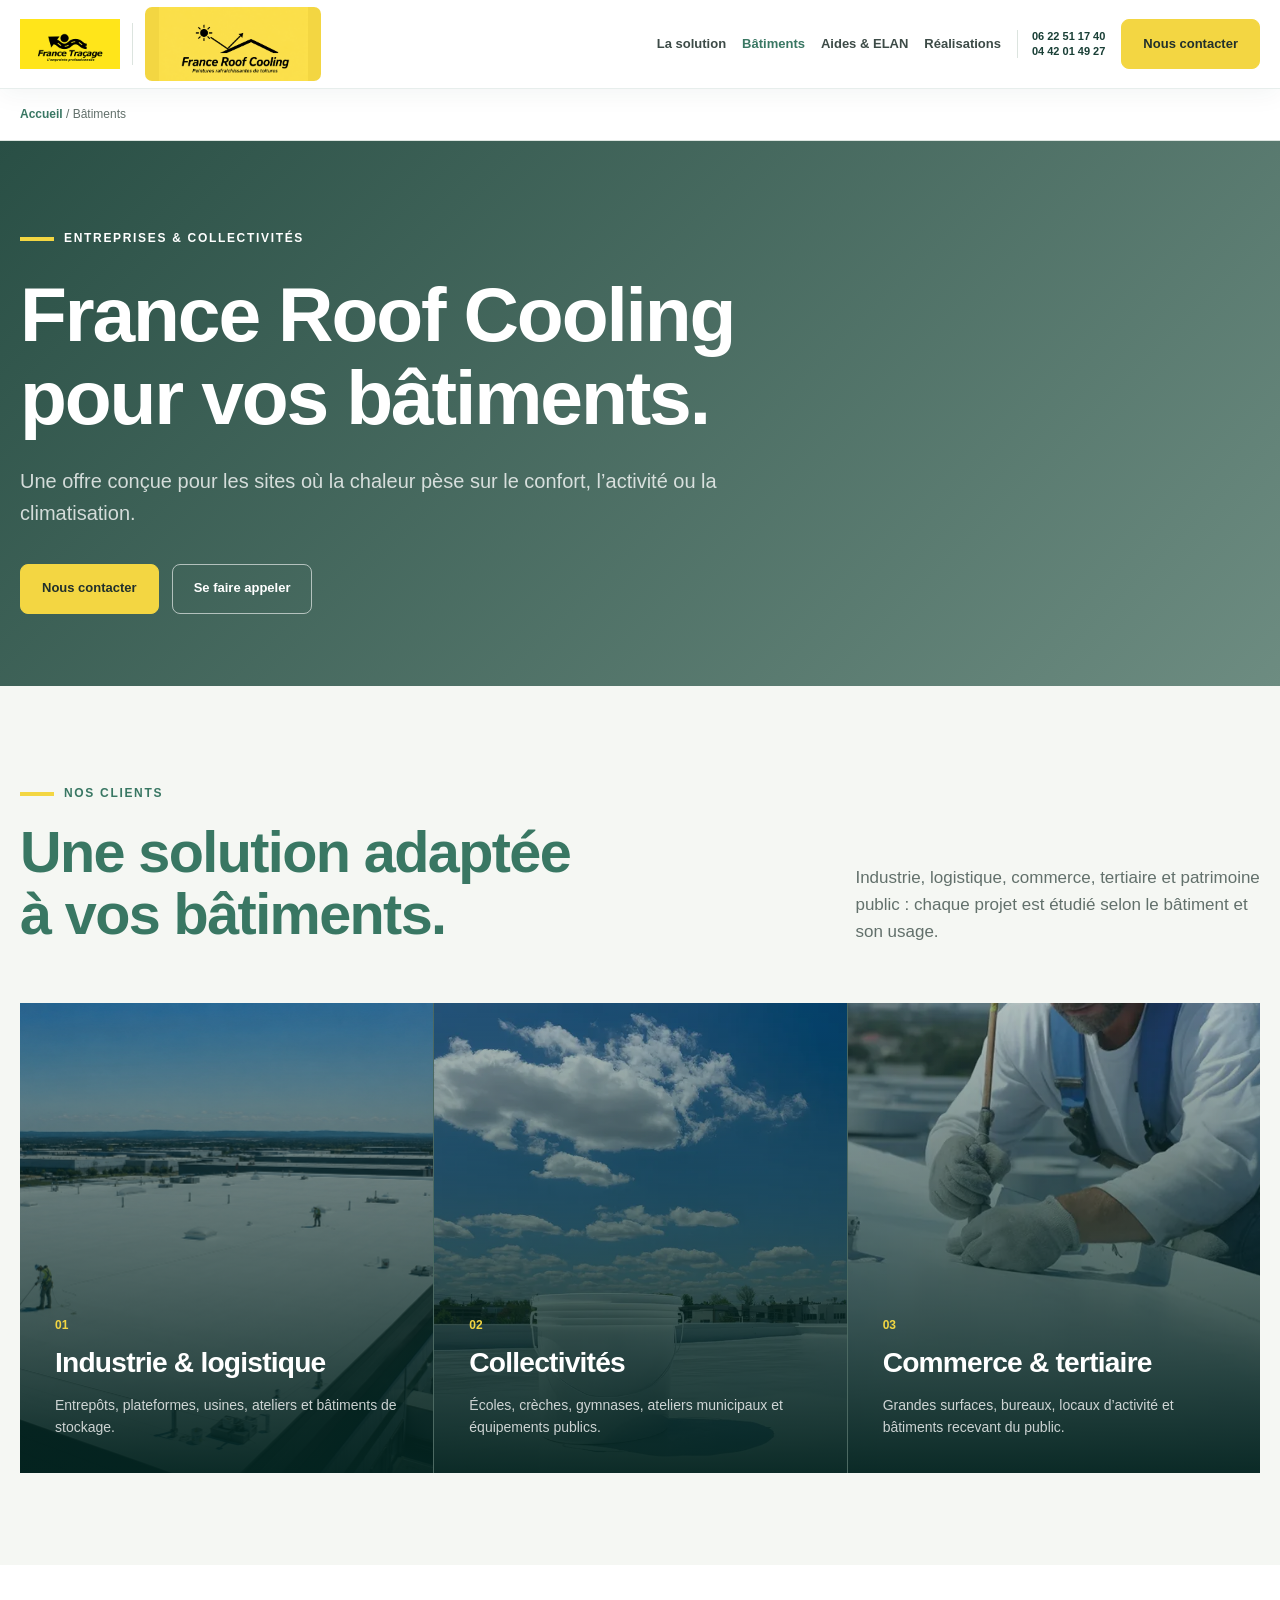
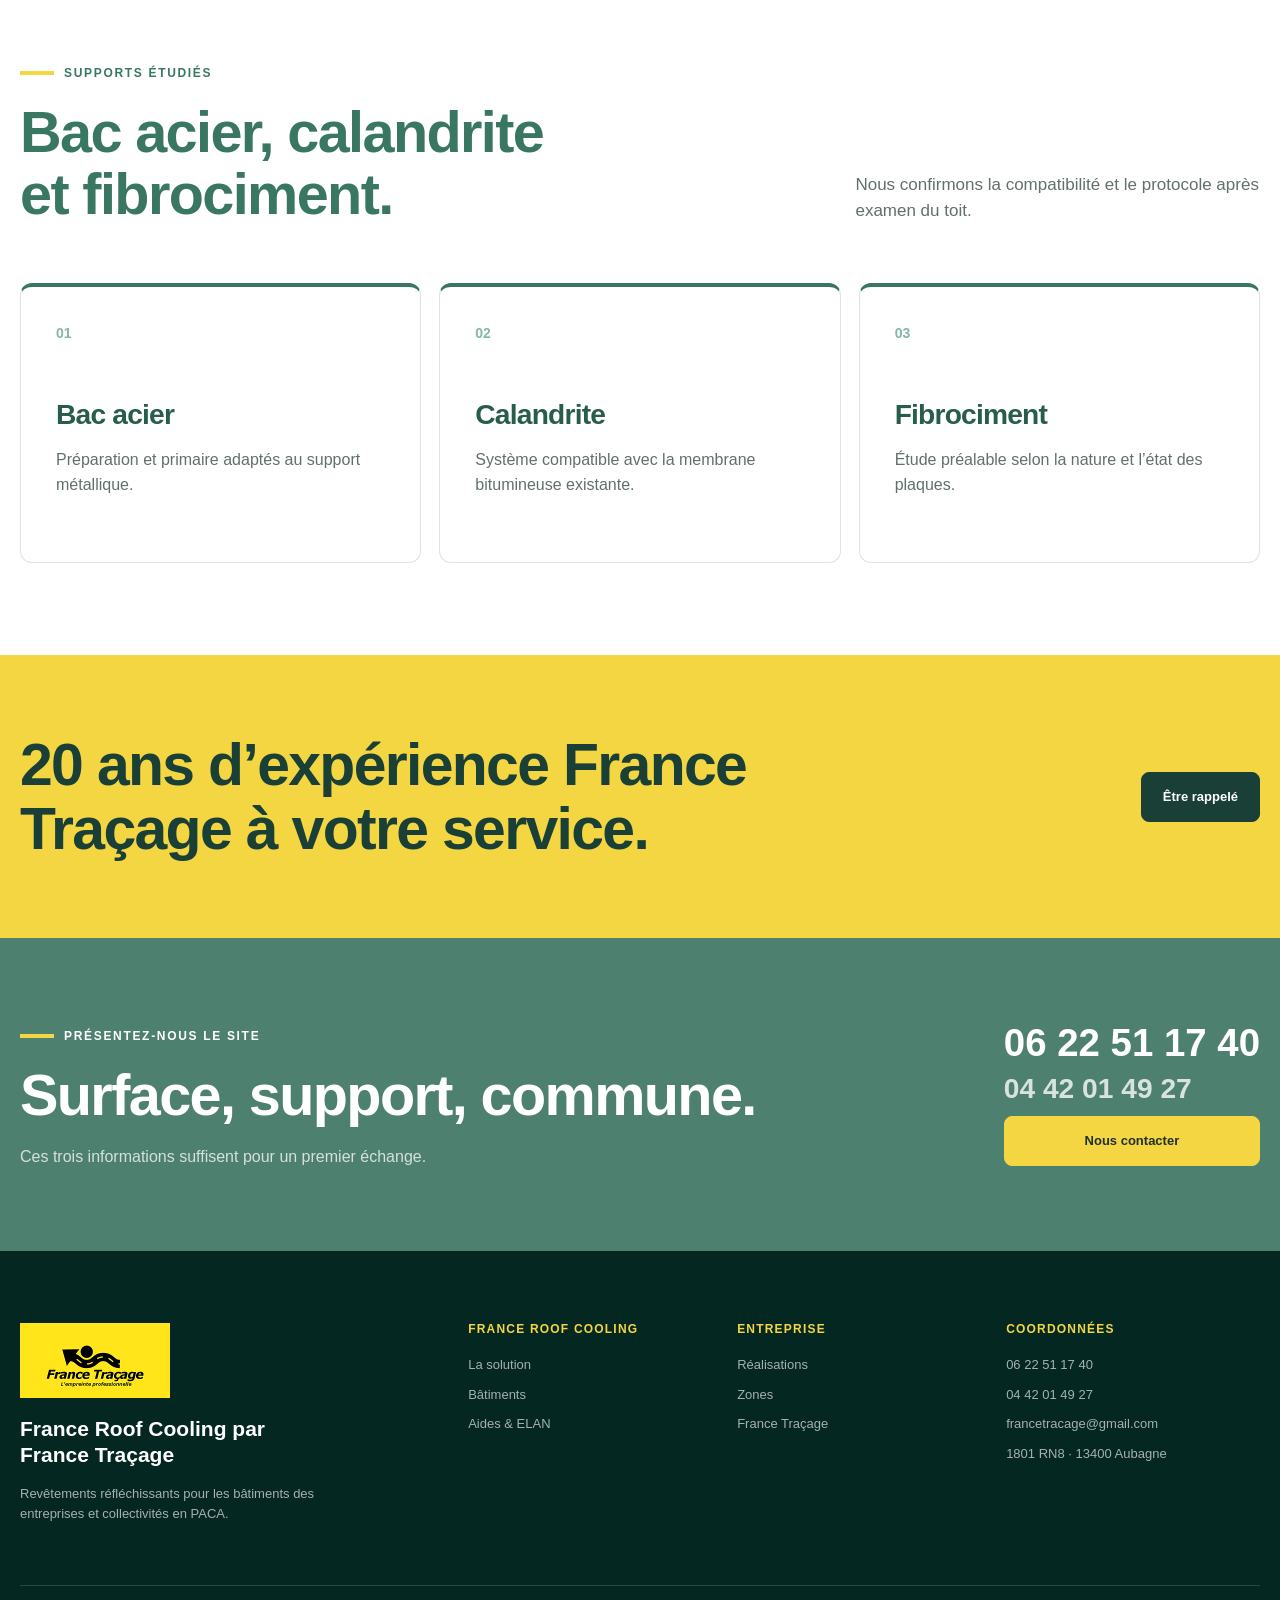
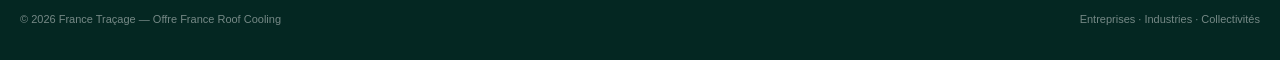
==== applications-supports/index.html @ 6ea5f6be "Remplace le logo France Roof Cooling" ====
<!doctype html>
<html lang="fr">
<head><meta charset="utf-8"><meta name="viewport" content="width=device-width, initial-scale=1"><title>France Roof Cooling pour entreprises et collectivités | PACA</title><meta name="description" content="France Traçage applique le France Roof Cooling sur les entrepôts, sites industriels, commerces, écoles, gymnases et bâtiments publics en PACA."><link rel="icon" href="/assets/france-roof-cooling-logo.png?v=1" type="image/png"><link rel="canonical" href="https://france-toiture-reflechissante.fr/applications-supports/"><link rel="stylesheet" href="/assets/styles.css?v=11"><script src="/assets/site.js" defer></script></head>
<body>
  <a class="skip-link" href="#contenu">Aller au contenu</a>
  <header class="site-header"><nav class="nav" aria-label="Navigation principale"><a class="brand roofcool-brand" href="/" aria-label="France Traçage et France Roof Cooling, accueil"><span class="parent-brand"><img src="/assets/france-tracage-logo.png" alt="France Traçage"></span><span class="brand-separator" aria-hidden="true"></span><span class="brand-mark" aria-hidden="true"></span></a><button class="menu-toggle" type="button" aria-controls="menu-principal" aria-expanded="false">Ouvrir le menu</button><div class="nav-links" id="menu-principal"><a href="/solution-roof-cool/">La solution</a><a href="/applications-supports/" aria-current="page">Bâtiments</a><a href="/#aides">Aides & ELAN</a><a href="/realisations/">Réalisations</a><span class="nav-phones"><a href="tel:+33622511740">06 22 51 17 40</a><a href="tel:+33442014927">04 42 01 49 27</a></span><a class="button nav-cta" href="/contact/">Nous contacter</a></div></nav></header>
  <main id="contenu">
    <div class="breadcrumb"><div class="section-inner"><a href="/">Accueil</a> / Bâtiments</div></div>
    <section class="page-hero"><div class="section-inner"><span class="eyebrow light">Entreprises & collectivités</span><h1>France Roof Cooling pour vos bâtiments.</h1><p class="lead">Une offre conçue pour les sites où la chaleur pèse sur le confort, l’activité ou la climatisation.</p><div class="cta-row"><a class="button" href="/contact/">Nous contacter</a><a class="button outline" href="/contact/#rappel">Se faire appeler</a></div></div></section>
    <section class="band"><div class="section-inner"><div class="section-heading"><div><span class="kicker">Nos clients</span><h2>Une solution adaptée à vos bâtiments.</h2></div><p>Industrie, logistique, commerce, tertiaire et patrimoine public : chaque projet est étudié selon le bâtiment et son usage.</p></div><div class="sector-grid"><article class="sector-card"><img src="/assets/hero-industrial-roofcool.jpg" alt="Grande toiture blanche d’un entrepôt logistique"><div class="sector-card-copy"><span>01</span><h3>Industrie & logistique</h3><p>Entrepôts, plateformes, usines, ateliers et bâtiments de stockage.</p></div></article><article class="sector-card"><img src="/assets/roof-performance.webp" alt="Toiture blanche d’un bâtiment public"><div class="sector-card-copy"><span>02</span><h3>Collectivités</h3><p>Écoles, crèches, gymnases, ateliers municipaux et équipements publics.</p></div></article><article class="sector-card"><img src="/assets/application-cool-roof.webp" alt="Application sur une toiture professionnelle"><div class="sector-card-copy"><span>03</span><h3>Commerce & tertiaire</h3><p>Grandes surfaces, bureaux, locaux d’activité et bâtiments recevant du public.</p></div></article></div></div></section>
    <section class="band white"><div class="section-inner"><div class="section-heading"><div><span class="kicker">Supports étudiés</span><h2>Bac acier, calandrite et fibrociment.</h2></div><p>Nous confirmons la compatibilité et le protocole après examen du toit.</p></div><div class="support-grid"><article class="support-card"><span class="index">01</span><h3>Bac acier</h3><p>Préparation et primaire adaptés au support métallique.</p></article><article class="support-card"><span class="index">02</span><h3>Calandrite</h3><p>Système compatible avec la membrane bitumineuse existante.</p></article><article class="support-card"><span class="index">03</span><h3>Fibrociment</h3><p>Étude préalable selon la nature et l’état des plaques.</p></article></div></div></section>
    <section class="trust-band"><div class="section-inner trust-band-inner"><h2>20 ans d’expérience France Traçage à votre service.</h2><a class="button dark" href="/contact/#rappel">Être rappelé</a></div></section>
    <section class="contact-banner"><div class="section-inner contact-banner-inner"><div><span class="kicker light">Présentez-nous le site</span><h2>Surface, support, commune.</h2><p>Ces trois informations suffisent pour un premier échange.</p></div><div class="contact-actions"><a class="contact-phone" href="tel:+33622511740">06 22 51 17 40</a><a class="contact-phone secondary-phone" href="tel:+33442014927">04 42 01 49 27</a><a class="button" href="/contact/">Nous contacter</a></div></div></section>
  </main>
  <footer class="site-footer"><div class="section-inner footer-grid"><div><img class="footer-parent-logo" src="/assets/france-tracage-logo.png" alt="France Traçage"><strong class="footer-brand">France Roof Cooling par France Traçage</strong><p>Revêtements réfléchissants pour les bâtiments des entreprises et collectivités en PACA.</p></div><div><h3>France Roof Cooling</h3><ul class="footer-list"><li><a href="/solution-roof-cool/">La solution</a></li><li><a href="/applications-supports/">Bâtiments</a></li><li><a href="/#aides">Aides & ELAN</a></li></ul></div><div><h3>Entreprise</h3><ul class="footer-list"><li><a href="/realisations/">Réalisations</a></li><li><a href="/zones-intervention/">Zones</a></li><li><a href="https://francetracage-paca.fr/" target="_blank" rel="noopener">France Traçage</a></li></ul></div><div><h3>Coordonnées</h3><ul class="footer-list"><li><a href="tel:+33622511740">06 22 51 17 40</a></li><li><a href="tel:+33442014927">04 42 01 49 27</a></li><li><a href="mailto:francetracage@gmail.com">francetracage@gmail.com</a></li><li>1801 RN8 · 13400 Aubagne</li></ul></div></div><div class="section-inner footer-bottom"><span>© 2026 France Traçage — Offre France Roof Cooling</span><span>Entreprises · Industries · Collectivités</span></div></footer>
</body></html>
---- assets/styles.css ----
:root {
  --forest: #397763;
  --forest-dark: #285c4c;
  --forest-deep: #193f36;
  --mint: #83b7a6;
  --signal: #f3d642;
  --ink: #21302c;
  --muted: #62706b;
  --paper: #f5f7f3;
  --white: #ffffff;
  --line: #dce4df;
  --max: 1240px;
  --shadow: 0 18px 55px rgba(25, 63, 54, .12);
}

* {
  box-sizing: border-box;
}

html {
  scroll-behavior: smooth;
}

body {
  margin: 0;
  background: var(--paper);
  color: var(--ink);
  font-family: Inter, "Helvetica Neue", Arial, sans-serif;
  font-size: 16px;
  line-height: 1.58;
  -webkit-font-smoothing: antialiased;
}

body.menu-open {
  overflow: hidden;
}

a {
  color: inherit;
}

img {
  display: block;
  width: 100%;
  max-width: 100%;
  height: auto;
}

figure,
p {
  margin: 0;
}

p + p {
  margin-top: 14px;
}

h1,
h2,
h3 {
  margin: 0;
  font-family: Inter, "Helvetica Neue", Arial, sans-serif;
  line-height: 1.08;
  letter-spacing: -.028em;
  text-wrap: balance;
}

h1 {
  font-size: clamp(3rem, 6vw, 5.7rem);
  font-weight: 600;
}

h2 {
  color: var(--forest);
  font-size: clamp(2.15rem, 4.5vw, 4.1rem);
  font-weight: 700;
}

h3 {
  color: var(--forest-dark);
  font-size: clamp(1.4rem, 2.2vw, 1.9rem);
  font-weight: 700;
  line-height: 1.15;
}

.skip-link {
  position: fixed;
  top: 8px;
  left: -1000px;
  z-index: 100;
  padding: 10px 16px;
  background: var(--signal);
  color: var(--ink);
  font-weight: 800;
}

.skip-link:focus {
  left: 8px;
}

.site-header {
  position: sticky;
  top: 0;
  z-index: 20;
  background: rgba(255, 255, 255, .97);
  border-bottom: 1px solid rgba(57, 119, 99, .12);
  box-shadow: 0 5px 24px rgba(25, 63, 54, .05);
  backdrop-filter: blur(12px);
}

.nav {
  display: flex;
  align-items: center;
  justify-content: space-between;
  width: min(100% - 40px, var(--max));
  min-height: 88px;
  margin: 0 auto;
  gap: 28px;
}

.brand {
  display: flex;
  align-items: center;
  min-width: 326px;
  color: var(--forest-deep);
  text-decoration: none;
}

.parent-brand {
  display: block;
  width: 100px;
  flex: 0 0 auto;
}

.parent-brand img {
  width: 100px;
  height: 50px;
  object-fit: contain;
}

.brand-separator {
  width: 1px;
  height: 42px;
  margin: 0 12px;
  background: var(--line);
}

.brand-mark {
  width: 176px;
  height: 74px;
  margin-right: 0;
  flex: 0 0 auto;
  border-radius: 7px;
  background: var(--signal) url("/assets/france-roof-cooling-logo-wide.png?v=1") center / contain no-repeat;
  overflow: hidden;
}

.brand-copy {
  display: grid;
  line-height: 1;
}

.brand-copy strong {
  max-width: 160px;
  color: var(--forest-deep);
  font-size: 19px;
  font-weight: 900;
  letter-spacing: -.04em;
  text-transform: uppercase;
}

.brand-copy small {
  margin-top: 7px;
  color: var(--forest);
  font-size: 8px;
  font-weight: 850;
  letter-spacing: .09em;
  text-transform: uppercase;
}

.nav-links {
  display: flex;
  align-items: center;
  justify-content: flex-end;
  gap: 16px;
}

.nav-links > a {
  color: #3d4b47;
  font-size: 13px;
  font-weight: 750;
  text-decoration: none;
  white-space: nowrap;
}

.nav-links > a:hover,
.nav-links > a:focus-visible,
.nav-links > a[aria-current="page"] {
  color: var(--forest);
}

.menu-toggle {
  display: none;
  width: 48px;
  height: 48px;
  padding: 0;
  border: 0;
  background: var(--forest);
  color: var(--white);
  font: inherit;
  font-size: 0;
  cursor: pointer;
}

.menu-toggle::before,
.menu-toggle::after {
  content: "";
  display: block;
  width: 21px;
  height: 2px;
  margin: 6px auto;
  background: currentColor;
}

.button,
button[type="submit"] {
  display: inline-flex;
  align-items: center;
  justify-content: center;
  min-height: 50px;
  padding: 13px 21px;
  border: 1px solid var(--signal);
  border-radius: 8px;
  background: var(--signal);
  color: var(--ink);
  font: inherit;
  font-size: 13px;
  font-weight: 750;
  letter-spacing: 0;
  text-decoration: none;
  white-space: nowrap;
  cursor: pointer;
  transition: .2s ease;
}

.button:hover,
.button:focus-visible,
button[type="submit"]:hover,
button[type="submit"]:focus-visible {
  background: #ffe34f;
  transform: translateY(-2px);
}

.button.dark {
  border-color: var(--forest-deep);
  background: var(--forest-deep);
  color: var(--white);
}

.button.dark:hover,
.button.dark:focus-visible {
  border-color: var(--forest);
  background: var(--forest);
}

.button.outline {
  border-color: rgba(255, 255, 255, .6);
  background: transparent;
  color: var(--white);
}

.button.outline:hover,
.button.outline:focus-visible {
  border-color: var(--white);
  background: var(--white);
  color: var(--forest-deep);
}

.nav-links .nav-cta {
  color: var(--ink);
}

.phone-link {
  color: var(--forest-deep) !important;
  font-weight: 900 !important;
}

.nav-phones {
  display: grid;
  gap: 2px;
  padding-left: 14px;
  border-left: 1px solid var(--line);
}

.nav-phones a {
  color: var(--forest-deep);
  font-size: 11px;
  font-weight: 900;
  line-height: 1.2;
  text-decoration: none;
  white-space: nowrap;
}

.section-inner {
  width: min(100% - 40px, var(--max));
  margin: 0 auto;
}

.eyebrow,
.kicker {
  display: inline-flex;
  align-items: center;
  gap: 10px;
  color: var(--forest);
  font-size: 12px;
  font-weight: 900;
  letter-spacing: .14em;
  text-transform: uppercase;
}

.eyebrow::before,
.kicker::before {
  content: "";
  width: 34px;
  height: 4px;
  background: var(--signal);
}

.kicker.light,
.eyebrow.light {
  color: var(--white);
}

.hero {
  position: relative;
  min-height: 690px;
  background: var(--forest-deep);
  color: var(--white);
  overflow: hidden;
}

.hero-slides,
.hero-slide {
  position: absolute;
  inset: 0;
}

.hero-slides {
  z-index: 0;
}

.hero-slide {
  background-position: center;
  background-size: cover;
  opacity: 0;
  transform: scale(1.03);
  transition: opacity 1.2s ease, transform 6.5s ease;
}

.hero-slide.is-active {
  opacity: 1;
  transform: scale(1);
}

.hero-slide-wide {
  background-image: url("/assets/hero-industrial-roofcool.jpg");
}

.hero-slide-team {
  background-image: url("/assets/hero-roofcool-team-wide.jpg");
}

.hero-slide-public {
  background-image: url("/assets/hero-roofcool-public-wide.jpg");
}

.hero::before {
  content: "";
  position: absolute;
  inset: 0;
  z-index: 1;
  background: linear-gradient(180deg, rgba(23, 54, 47, .62) 0%, rgba(23, 54, 47, .7) 52%, rgba(23, 54, 47, .76) 100%);
}

.pro-hero::before {
  background: linear-gradient(180deg, rgba(23, 54, 47, .6) 0%, rgba(23, 54, 47, .68) 52%, rgba(23, 54, 47, .76) 100%);
}

.hero::after {
  content: none;
}

.hero-inner {
  position: relative;
  z-index: 2;
  display: flex;
  align-items: center;
  min-height: 690px;
  padding: 75px 0 145px;
}

.hero-copy {
  max-width: 900px;
  margin: 0 auto;
  text-align: center;
}

.hero h1 {
  max-width: 880px;
  margin: 27px auto;
  color: var(--white);
}

.hero h1 em {
  color: var(--white);
  font-style: normal;
  font-weight: 400;
}

.hero .lead {
  max-width: 720px;
  margin-right: auto;
  margin-left: auto;
  color: rgba(255, 255, 255, .88);
  font-size: clamp(1.12rem, 2vw, 1.4rem);
  line-height: 1.45;
}

.cta-row {
  display: flex;
  flex-wrap: wrap;
  align-items: center;
  gap: 13px;
  margin-top: 34px;
}

.hero .cta-row {
  justify-content: center;
}

.hero-proof {
  position: absolute;
  bottom: 0;
  left: 50%;
  z-index: 2;
  display: grid;
  grid-template-columns: repeat(3, 1fr);
  width: min(100% - 40px, var(--max));
  transform: translateX(-50%);
  background: var(--white);
  color: var(--ink);
  box-shadow: var(--shadow);
  border-radius: 14px 14px 0 0;
  overflow: hidden;
}

.proof-item {
  min-height: 116px;
  padding: 25px 27px;
  border-right: 1px solid var(--line);
}

.proof-item:last-child {
  border-right: 0;
}

.proof-item strong {
  display: block;
  color: var(--forest);
  font-size: 29px;
  line-height: 1;
}

.proof-item span {
  display: block;
  margin-top: 9px;
  color: var(--muted);
  font-size: 12px;
  font-weight: 750;
  line-height: 1.35;
  text-transform: uppercase;
}

.funding-section {
  padding: 80px 0;
  background: #eaf1ed;
  color: var(--ink);
}

.funding-heading {
  display: grid;
  grid-template-columns: minmax(0, 1fr) auto;
  align-items: end;
  gap: 50px;
  margin-bottom: 32px;
}

.funding-heading h2 {
  max-width: 950px;
  margin-top: 18px;
  color: var(--forest-dark);
}

.funding-grid {
  display: grid;
  grid-template-columns: repeat(2, minmax(0, 1fr)) minmax(260px, .72fr);
  gap: 18px;
  background: transparent;
  border: 0;
}

.funding-card,
.funding-note {
  min-height: 245px;
  padding: 30px;
  background: var(--white);
  border: 1px solid var(--line);
  border-radius: 14px;
  box-shadow: 0 12px 32px rgba(25, 63, 54, .06);
}

.funding-card h3 {
  margin: 22px 0 17px;
  color: var(--forest-dark);
}

.funding-card p,
.funding-note p {
  color: var(--muted);
  font-size: 14px;
}

.funding-label {
  color: var(--forest);
  font-size: 11px;
  font-weight: 900;
  letter-spacing: .1em;
  text-transform: uppercase;
}

.funding-card a {
  display: inline-block;
  margin-top: 24px;
  color: var(--forest);
  font-size: 12px;
  font-weight: 850;
  text-decoration: none;
}

.story-grid .image-stack .main-image {
  width: 100%;
}

.funding-note {
  display: flex;
  flex-direction: column;
  justify-content: center;
  background: #fbf4cd;
  color: var(--forest-deep);
}

.funding-note strong {
  font-size: 22px;
  line-height: 1.15;
}

.funding-note p {
  margin-top: 15px;
  color: var(--muted);
}

.funding-section .kicker.light,
.funding-section .eyebrow.light {
  color: var(--forest);
}

.funding-section .button {
  border-color: var(--forest-deep);
  background: var(--forest-deep);
  color: var(--white);
}

.funding-intro {
  max-width: 760px;
  margin-top: 20px;
  color: var(--muted);
}

.band {
  padding: 92px 0;
}

.band.white {
  background: var(--white);
}

.band.green {
  background: var(--forest);
  color: var(--white);
}

.band.dark {
  background: var(--forest-deep);
  color: var(--white);
}

.band.green h2,
.band.dark h2,
.band.green h3,
.band.dark h3 {
  color: var(--white);
}

.section-heading {
  display: grid;
  grid-template-columns: minmax(0, 1.15fr) minmax(300px, .6fr);
  align-items: end;
  gap: 60px;
  margin-bottom: 58px;
}

.section-heading h2 {
  max-width: 850px;
  margin-top: 18px;
}

.section-heading > p {
  color: var(--muted);
  font-size: 17px;
}

.story-grid,
.two-col {
  display: grid;
  grid-template-columns: repeat(2, minmax(0, 1fr));
  gap: clamp(42px, 7vw, 96px);
  align-items: center;
}

.story-grid h2,
.two-col h2 {
  margin: 18px 0 28px;
}

.story-grid p,
.two-col p {
  color: var(--muted);
}

.image-stack {
  position: relative;
  min-height: 590px;
}

.image-stack .main-image {
  width: 84%;
  height: 540px;
  object-fit: cover;
}

.image-stack .small-image {
  position: absolute;
  right: 0;
  bottom: 0;
  width: 48%;
  height: 265px;
  border: 14px solid var(--white);
  object-fit: cover;
}

.image-stack .number-badge {
  position: absolute;
  right: 0;
  top: 0;
  display: grid;
  place-items: center;
  width: 132px;
  height: 132px;
  background: var(--signal);
  color: var(--forest-deep);
  font-size: 43px;
  font-weight: 900;
}

.photo-diagram-stage {
  position: relative;
  min-height: 615px;
  padding: 24px 0 84px 28px;
  border-radius: 18px;
  background: #72a990;
}

.photo-diagram-stage .roof-photo {
  width: calc(100% - 28px);
  height: 510px;
  margin-left: auto;
  border-radius: 10px 0 0 10px;
  object-fit: cover;
  box-shadow: 0 15px 36px rgba(25, 63, 54, .14);
}

.cooling-diagram {
  position: absolute;
  bottom: 0;
  left: -10px;
  width: min(65%, 390px);
  min-width: 335px;
  padding: 18px 18px 16px;
  border: 1px solid rgba(57, 119, 99, .16);
  border-radius: 18px;
  background: rgba(255, 255, 255, .98);
  color: var(--ink);
  box-shadow: 0 20px 50px rgba(25, 63, 54, .18);
}

.diagram-brand {
  display: flex;
  align-items: center;
  justify-content: space-between;
  gap: 14px;
}

.diagram-brand span {
  color: var(--forest-dark);
  font-size: 12px;
  font-weight: 800;
}

.diagram-brand img {
  width: 112px;
  height: 43px;
  border-radius: 5px;
  background: var(--signal);
  object-fit: contain;
  object-position: center;
}

.diagram-scene {
  position: relative;
  height: 230px;
  margin-top: 10px;
  overflow: hidden;
  border-radius: 10px;
  background: linear-gradient(180deg, #f9fbfa 0 58%, #eef3f0 58% 100%);
}

.diagram-sun {
  position: absolute;
  top: 31px;
  left: 25px;
  width: 48px;
  height: 48px;
  border: 7px solid #fff1ad;
  border-radius: 50%;
  background: #ef9e35;
  box-shadow: 0 0 0 7px #f7c54f;
}

.diagram-label {
  position: absolute;
  z-index: 4;
  color: #55635e;
  font-size: 9px;
  font-weight: 750;
  line-height: 1.2;
}

.solar-label {
  top: 8px;
  left: 11px;
}

.reflection-label {
  top: 38px;
  right: 18px;
  color: var(--forest);
}

.heat-label {
  right: 10px;
  bottom: 8px;
  max-width: 92px;
  color: var(--forest-dark);
}

.solar-ray,
.reflection-ray {
  position: absolute;
  z-index: 2;
  width: 92px;
  height: 2px;
  border-top: 2px dashed #dda03c;
  transform-origin: left center;
}

.solar-ray::after,
.reflection-ray::after {
  content: "";
  position: absolute;
  top: -5px;
  right: -1px;
  width: 8px;
  height: 8px;
  border-top: 2px solid currentColor;
  border-right: 2px solid currentColor;
  transform: rotate(45deg);
}

.solar-ray {
  color: #dda03c;
  transform: rotate(49deg);
}

.ray-one { top: 75px; left: 54px; }
.ray-two { top: 68px; left: 75px; transform: rotate(57deg); }
.ray-three { top: 87px; left: 38px; transform: rotate(42deg); }

.reflection-ray {
  width: 68px;
  color: #5e9f8b;
  border-color: #5e9f8b;
  transform: rotate(-55deg);
}

.reflection-one { top: 123px; left: 197px; }
.reflection-two { top: 127px; left: 224px; transform: rotate(-47deg); }

.diagram-building {
  position: absolute;
  bottom: 22px;
  left: 50%;
  z-index: 3;
  width: 185px;
  height: 91px;
  transform: translateX(-50%);
}

.building-roof {
  position: absolute;
  top: 0;
  left: 7px;
  z-index: 3;
  width: 153px;
  height: 37px;
  background: #fff;
  border: 5px solid #5ba892;
  transform: skewX(-31deg);
  box-shadow: 0 7px 16px rgba(25, 63, 54, .12);
}

.building-front {
  position: absolute;
  top: 34px;
  left: 20px;
  width: 124px;
  height: 56px;
  background: #cfd9d5;
}

.building-side {
  position: absolute;
  top: 34px;
  left: 144px;
  width: 32px;
  height: 56px;
  background: #aebcb7;
  transform: skewY(-28deg);
  transform-origin: left top;
}

.diagram-building i {
  position: absolute;
  top: 51px;
  z-index: 4;
  width: 20px;
  height: 25px;
  background: #64ac9b;
}

.diagram-building i:nth-of-type(1) { left: 34px; }
.diagram-building i:nth-of-type(2) { left: 70px; }
.diagram-building i:nth-of-type(3) { left: 106px; }

.heat-arrow {
  position: absolute;
  z-index: 5;
  top: 134px;
  color: #7b8a85;
  font-size: 18px;
  line-height: 1;
}

.heat-one { left: 46%; }
.heat-two { left: 54%; }

.cooling-diagram > p {
  margin-top: 11px;
  color: var(--muted);
  font-size: 11px;
  line-height: 1.4;
}

.check-list,
.plain-list,
.footer-list {
  margin: 25px 0 0;
  padding: 0;
  list-style: none;
}

.check-list li {
  position: relative;
  padding: 14px 0 14px 35px;
  border-bottom: 1px solid var(--line);
  color: #3d4b47;
  font-weight: 700;
}

.check-list li::before {
  content: "✓";
  position: absolute;
  left: 0;
  color: var(--forest);
  font-weight: 950;
}

.text-link {
  display: inline-flex;
  align-items: center;
  gap: 10px;
  margin-top: 25px;
  color: var(--forest);
  font-size: 13px;
  font-weight: 900;
  letter-spacing: .04em;
  text-decoration: none;
  text-transform: uppercase;
}

.text-link::after {
  content: "→";
  font-size: 19px;
  transition: transform .2s ease;
}

.text-link:hover::after,
.text-link:focus-visible::after {
  transform: translateX(5px);
}

.text-link.light {
  color: var(--white);
}

.sector-grid,
.support-grid,
.metric-grid,
.footer-grid {
  display: grid;
  grid-template-columns: repeat(3, minmax(0, 1fr));
}

.sector-card {
  position: relative;
  min-height: 470px;
  padding: 35px;
  background: var(--forest-deep);
  color: var(--white);
  overflow: hidden;
}

.sector-card + .sector-card {
  border-left: 1px solid rgba(255,255,255,.22);
}

.sector-card::before {
  content: "";
  position: absolute;
  inset: 0;
  background: linear-gradient(0deg, rgba(3, 35, 31, .95), rgba(3, 35, 31, .1));
  z-index: 1;
}

.sector-card img {
  position: absolute;
  inset: 0;
  width: 100%;
  height: 100%;
  object-fit: cover;
  opacity: .76;
  transition: transform .5s ease;
}

.sector-card:hover img {
  transform: scale(1.035);
}

.sector-card-copy {
  position: absolute;
  right: 35px;
  bottom: 35px;
  left: 35px;
  z-index: 2;
}

.sector-card span {
  color: var(--signal);
  font-size: 12px;
  font-weight: 900;
}

.sector-card h3 {
  margin: 11px 0 15px;
  color: var(--white);
}

.sector-card p {
  color: rgba(255,255,255,.78);
  font-size: 14px;
}

.support-grid {
  gap: 18px;
}

.support-card {
  min-height: 280px;
  padding: 35px;
  background: var(--white);
  border: 1px solid var(--line);
  border-top: 4px solid var(--forest);
  border-radius: 12px;
}

.support-card .index,
.value-card .index {
  display: block;
  margin-bottom: 55px;
  color: var(--mint);
  font-size: 14px;
  font-weight: 900;
}

.support-card p {
  margin-top: 15px;
  color: var(--muted);
}

.performance-panel {
  display: grid;
  grid-template-columns: minmax(0, .88fr) minmax(0, 1.12fr);
  min-height: 590px;
  background: var(--forest-deep);
  color: var(--white);
}

.performance-image {
  min-height: 470px;
}

.performance-image img {
  height: 100%;
  object-fit: cover;
}

.performance-copy {
  display: flex;
  flex-direction: column;
  justify-content: center;
  padding: clamp(45px, 7vw, 95px);
}

.performance-copy h2 {
  margin: 18px 0 28px;
  color: var(--white);
}

.performance-copy p {
  color: rgba(255,255,255,.76);
}

.metric-grid {
  grid-template-columns: repeat(2, minmax(0, 1fr));
  margin-top: 38px;
  border-top: 1px solid rgba(255,255,255,.2);
  border-left: 1px solid rgba(255,255,255,.2);
}

.metric {
  min-height: 120px;
  padding: 21px;
  border-right: 1px solid rgba(255,255,255,.2);
  border-bottom: 1px solid rgba(255,255,255,.2);
}

.metric strong {
  display: block;
  color: var(--signal);
  font-size: 31px;
  line-height: 1;
}

.metric span {
  display: block;
  margin-top: 8px;
  color: rgba(255,255,255,.75);
  font-size: 12px;
  font-weight: 750;
  line-height: 1.3;
  text-transform: uppercase;
}

.note {
  margin-top: 22px;
  padding: 18px 21px;
  border-left: 5px solid var(--signal);
  background: rgba(255,255,255,.08);
  color: rgba(255,255,255,.72) !important;
  font-size: 13px;
}

.process-grid {
  display: grid;
  grid-template-columns: minmax(280px, .65fr) minmax(0, 1.35fr);
  gap: 80px;
  align-items: start;
}

.process-grid h2 {
  margin: 18px 0 25px;
}

.process-list {
  margin: 0;
  padding: 0;
  list-style: none;
  counter-reset: process;
}

.process-list li {
  display: grid;
  grid-template-columns: 82px 1fr;
  gap: 25px;
  padding: 29px 0;
  border-top: 1px solid rgba(255,255,255,.25);
  counter-increment: process;
}

.process-list li::before {
  content: "0" counter(process);
  color: var(--signal);
  font-size: 14px;
  font-weight: 950;
}

.process-list strong {
  display: block;
  margin-bottom: 7px;
  color: var(--white);
  font-size: 22px;
  line-height: 1.1;
}

.process-list p {
  color: rgba(255,255,255,.68);
  font-size: 14px;
}

.case-panel {
  display: grid;
  grid-template-columns: 1.1fr .9fr;
  background: var(--white);
  box-shadow: var(--shadow);
}

.case-media {
  position: relative;
  min-height: 520px;
  background:
    linear-gradient(rgba(6,47,42,.25), rgba(6,47,42,.25)),
    url("/assets/hero-industrial-roofcool.jpg") center / cover;
}

.pro-case-media {
  background:
    linear-gradient(rgba(6,47,42,.48), rgba(6,47,42,.48)),
    url("/assets/application-cool-roof.webp") center / cover;
}

.video-placeholder {
  position: absolute;
  inset: 28px;
  display: grid;
  place-items: center;
  border: 1px solid rgba(255,255,255,.72);
  color: var(--white);
  text-align: center;
}

.play-mark {
  display: grid;
  place-items: center;
  width: 88px;
  height: 88px;
  margin: 0 auto 18px;
  border-radius: 50%;
  background: var(--signal);
  color: var(--forest-deep);
  font-size: 24px;
}

.video-placeholder strong {
  display: block;
  font-size: 14px;
  letter-spacing: .08em;
  text-transform: uppercase;
}

.case-copy {
  padding: clamp(45px, 6vw, 80px);
}

.case-copy h2 {
  margin: 18px 0 28px;
}

.case-meta {
  display: grid;
  grid-template-columns: repeat(2, 1fr);
  margin-top: 35px;
  border-top: 1px solid var(--line);
}

.case-meta div {
  padding: 18px 12px 18px 0;
  border-bottom: 1px solid var(--line);
}

.case-meta strong,
.case-meta span {
  display: block;
}

.case-meta strong {
  color: var(--forest);
  font-size: 12px;
  letter-spacing: .08em;
  text-transform: uppercase;
}

.case-meta span {
  margin-top: 5px;
  color: var(--muted);
  font-size: 14px;
}

.trust-band {
  padding: 78px 0;
  background: var(--signal);
}

.trust-band-inner {
  display: grid;
  grid-template-columns: minmax(0, 1fr) auto;
  gap: 50px;
  align-items: center;
}

.trust-band h2 {
  max-width: 920px;
  color: var(--forest-deep);
  font-size: clamp(2rem, 4.6vw, 4.2rem);
}

.trust-contact {
  display: grid;
  gap: 6px;
  max-width: 360px;
  color: var(--forest-deep);
}

.trust-contact span {
  font-size: 12px;
  font-weight: 750;
  text-transform: uppercase;
}

.contact-banner {
  padding: 82px 0;
  background: #4e806f;
  color: var(--white);
}

.contact-banner-inner {
  display: grid;
  grid-template-columns: 1fr auto;
  align-items: center;
  gap: 60px;
}

.contact-banner h2 {
  margin: 18px 0;
  color: var(--white);
}

.contact-banner p {
  max-width: 690px;
  color: rgba(255,255,255,.76);
}

.contact-actions {
  display: grid;
  gap: 13px;
}

.contact-phone {
  color: var(--white);
  font-size: clamp(1.6rem, 3vw, 2.55rem);
  font-weight: 900;
  line-height: 1;
  text-decoration: none;
  white-space: nowrap;
}

.secondary-phone {
  font-size: clamp(1.25rem, 2.2vw, 1.8rem);
  color: rgba(255, 255, 255, .78);
}

.compact-actions {
  margin-top: 9px;
}

.site-footer {
  padding: 72px 0 32px;
  background: #042722;
  color: var(--white);
}

.footer-grid {
  grid-template-columns: 1.35fr .75fr .75fr .85fr;
  gap: 45px;
}

.footer-brand {
  display: block;
  max-width: 300px;
  font-size: 21px;
  font-weight: 700;
  line-height: 1.2;
}

.footer-parent-logo {
  width: 150px;
  height: 75px;
  margin-bottom: 18px;
  object-fit: contain;
}

.case-band {
  padding-top: 20px;
}

.sequence-heading {
  margin-bottom: 38px;
}

.roof-sequence {
  margin: 0;
  background: var(--white);
  box-shadow: var(--shadow);
}

.roof-sequence img {
  width: 100%;
  aspect-ratio: 3 / 1;
  object-fit: cover;
}

.sequence-steps {
  display: grid;
  grid-template-columns: repeat(3, 1fr);
  border-top: 6px solid var(--signal);
  background: var(--white);
  color: var(--forest-deep);
}

.sequence-steps span {
  display: grid;
  gap: 4px;
  padding: 22px 26px;
  border-right: 1px solid var(--line);
}

.sequence-steps span:last-child {
  border-right: 0;
}

.sequence-steps strong {
  color: var(--forest-deep);
  font-size: 19px;
  font-weight: 800;
}

.sequence-steps small {
  color: var(--muted);
  font-size: 11px;
  font-weight: 750;
  letter-spacing: .06em;
  text-transform: uppercase;
}

.sequence-reference {
  display: flex;
  align-items: end;
  justify-content: space-between;
  gap: 35px;
  padding: 38px 0 0;
}

.sequence-reference > div {
  display: grid;
  gap: 10px;
}

.sequence-reference > div > strong {
  color: var(--forest-deep);
  font-size: clamp(1.6rem, 3vw, 2.6rem);
  line-height: 1;
}

.sequence-reference p {
  color: var(--muted);
}

.sequence-note {
  margin-top: 17px;
  color: var(--muted);
  font-size: 11px;
}

.site-footer p,
.footer-list a,
.footer-list li {
  color: rgba(255,255,255,.64);
  font-size: 13px;
}

.site-footer p {
  max-width: 330px;
  margin-top: 17px;
}

.site-footer h3 {
  color: var(--signal);
  font-family: inherit;
  font-size: 12px;
  letter-spacing: .1em;
  text-transform: uppercase;
}

.footer-list {
  margin-top: 18px;
}

.footer-list li + li {
  margin-top: 9px;
}

.footer-list a {
  text-decoration: none;
}

.footer-list a:hover,
.footer-list a:focus-visible {
  color: var(--white);
}

.footer-bottom {
  display: flex;
  justify-content: space-between;
  gap: 30px;
  margin-top: 60px;
  padding-top: 25px;
  border-top: 1px solid rgba(255,255,255,.15);
  color: rgba(255,255,255,.45);
  font-size: 11px;
}

.page-hero {
  position: relative;
  min-height: 440px;
  display: flex;
  align-items: flex-end;
  padding: 82px 0 72px;
  background: linear-gradient(135deg, #294f45, #6d8c81);
  color: var(--white);
  overflow: hidden;
}

.page-hero::after {
  content: none;
}

.page-hero .section-inner {
  position: relative;
  z-index: 1;
}

.page-hero h1 {
  max-width: 1040px;
  margin-top: 25px;
  color: var(--white);
  font-size: clamp(2.8rem, 6vw, 5.25rem);
}

.page-hero .lead {
  max-width: 760px;
  margin-top: 27px;
  color: rgba(255,255,255,.78);
  font-size: 20px;
}

.breadcrumb {
  padding: 16px 0;
  background: var(--white);
  border-bottom: 1px solid var(--line);
  color: var(--muted);
  font-size: 12px;
}

.breadcrumb a {
  color: var(--forest);
  font-weight: 800;
  text-decoration: none;
}

.detail-grid,
.form-grid {
  display: grid;
  grid-template-columns: minmax(0, .78fr) minmax(0, 1.22fr);
  gap: 70px;
  align-items: start;
}

.detail-nav {
  position: sticky;
  top: 135px;
  padding: 32px;
  background: var(--forest-deep);
  color: var(--white);
}

.detail-nav strong {
  display: block;
  margin-bottom: 20px;
  color: var(--signal);
  font-size: 12px;
  letter-spacing: .1em;
  text-transform: uppercase;
}

.detail-nav a {
  display: block;
  padding: 13px 0;
  border-top: 1px solid rgba(255,255,255,.17);
  color: rgba(255,255,255,.74);
  font-size: 14px;
  font-weight: 700;
  text-decoration: none;
}

.detail-nav a:hover,
.detail-nav a:focus-visible {
  color: var(--white);
}

.prose h2 {
  margin: 18px 0 28px;
}

.prose h3 {
  margin-top: 38px;
}

.prose p,
.prose li {
  color: var(--muted);
}

.prose .plain-list {
  margin-top: 15px;
}

.plain-list li {
  padding: 10px 0;
  border-bottom: 1px solid var(--line);
}

.highlight-box {
  margin: 38px 0;
  padding: 30px;
  border-left: 7px solid var(--signal);
  background: var(--white);
}

.highlight-box strong {
  display: block;
  color: var(--forest);
  font-size: 21px;
}

.highlight-box p {
  margin-top: 10px;
}

.form-panel {
  padding: 43px;
  background: var(--white);
  box-shadow: var(--shadow);
  border-radius: 14px;
}

.form-panel h2 {
  margin-bottom: 30px;
  font-size: clamp(2rem, 4vw, 3.2rem);
}

.callback-panel {
  border-top: 8px solid var(--signal);
}

.callback-intro {
  margin: -12px 0 28px;
  color: var(--muted);
}

.single-fields {
  grid-template-columns: 1fr;
}

.contact-side-title {
  margin: 18px 0 28px;
}

.direct-phone-list {
  display: grid;
  gap: 12px;
}

.direct-phone-list a {
  display: flex;
  align-items: center;
  justify-content: space-between;
  gap: 20px;
  padding: 22px 24px;
  background: var(--forest-deep);
  color: var(--white);
  text-decoration: none;
}

.direct-phone-list a:hover,
.direct-phone-list a:focus-visible {
  background: var(--forest);
}

.direct-phone-list span {
  color: var(--signal);
  font-size: 11px;
  font-weight: 900;
  letter-spacing: .1em;
  text-transform: uppercase;
}

.direct-phone-list strong {
  font-size: clamp(1.2rem, 2.3vw, 1.8rem);
  line-height: 1;
}

.field-grid {
  display: grid;
  grid-template-columns: repeat(2, minmax(0, 1fr));
  gap: 20px;
}

.field {
  display: grid;
  gap: 7px;
}

.field.full {
  grid-column: 1 / -1;
}

.field label {
  color: var(--forest-deep);
  font-size: 12px;
  font-weight: 850;
  letter-spacing: .05em;
  text-transform: uppercase;
}

.field input,
.field select,
.field textarea {
  width: 100%;
  min-height: 49px;
  padding: 12px 14px;
  border: 1px solid #cbd3cf;
  border-radius: 7px;
  background: #fbfcfa;
  color: var(--ink);
  font: inherit;
}

.field textarea {
  min-height: 150px;
  resize: vertical;
}

.field input:focus,
.field select:focus,
.field textarea:focus {
  border-color: var(--forest);
  outline: 3px solid rgba(69,175,155,.18);
}

.form-note {
  margin: 18px 0;
  color: var(--muted);
  font-size: 12px;
}

.hp-field {
  position: absolute;
  left: -10000px;
}

.contact-direct {
  padding: 35px;
  background: var(--signal);
  color: var(--forest-deep);
}

.contact-direct strong,
.contact-direct a,
.contact-direct span {
  display: block;
}

.contact-direct strong {
  font-size: 12px;
  letter-spacing: .08em;
  text-transform: uppercase;
}

.contact-direct a {
  margin: 14px 0;
  font-size: clamp(1.9rem, 4vw, 3rem);
  font-weight: 900;
  line-height: 1;
  text-decoration: none;
}

.contact-direct span {
  font-size: 13px;
}

.address-card {
  margin-top: 25px;
  padding: 30px;
  border: 1px solid var(--line);
}

.address-card strong {
  color: var(--forest);
}

.address-card p,
.address-card a {
  margin-top: 8px;
  color: var(--muted);
  font-size: 14px;
}

.zone-list {
  display: grid;
  grid-template-columns: repeat(2, minmax(0, 1fr));
  gap: 1px;
  margin-top: 35px;
  background: var(--line);
  border: 1px solid var(--line);
}

.zone-list div {
  padding: 22px;
  background: var(--white);
}

.zone-list strong,
.zone-list span {
  display: block;
}

.zone-list strong {
  color: var(--forest);
}

.zone-list span {
  margin-top: 4px;
  color: var(--muted);
  font-size: 13px;
}

@media (max-width: 1100px) {
  .nav {
    min-height: 88px;
  }

  .brand {
    min-width: 0;
  }

  .menu-toggle {
    display: block;
  }

  .nav-links {
    position: fixed;
    inset: 88px 0 auto;
    display: none;
    align-items: stretch;
    padding: 24px 20px 35px;
    background: var(--white);
    border-bottom: 1px solid var(--line);
    box-shadow: var(--shadow);
  }

  .nav-links.is-open {
    display: grid;
  }

  .nav-links > a {
    padding: 10px 0;
    font-size: 15px;
  }

  .nav-links .nav-cta {
    margin-top: 8px;
  }

  .nav-phones {
    padding: 14px 0;
    border-top: 1px solid var(--line);
    border-left: 0;
  }

  .nav-phones a {
    font-size: 14px;
  }

  .hero,
  .hero-inner {
    min-height: 680px;
  }

  .sector-grid {
    grid-template-columns: 1fr;
  }

  .sector-card {
    min-height: 390px;
  }

  .sector-card + .sector-card {
    border-top: 1px solid rgba(255,255,255,.22);
    border-left: 0;
  }
}

@media (max-width: 820px) {
  h1 {
    font-size: clamp(2.8rem, 13vw, 5rem);
  }

  .band {
    padding: 78px 0;
  }

  .hero {
    min-height: auto;
  }

  .hero::before {
    background: linear-gradient(rgba(3,35,31,.88), rgba(3,35,31,.82));
  }

  .hero-inner {
    min-height: 650px;
    padding: 74px 0 145px;
  }

  .hero-proof {
    position: relative;
    left: auto;
    bottom: auto;
    grid-template-columns: repeat(3, 1fr);
    width: 100%;
    transform: none;
  }

  .section-heading,
  .funding-heading,
  .story-grid,
  .two-col,
  .performance-panel,
  .process-grid,
  .case-panel,
  .trust-band-inner,
  .contact-banner-inner,
  .detail-grid,
  .form-grid {
    grid-template-columns: 1fr;
  }

  .funding-section {
    padding: 78px 0;
  }

  .funding-grid {
    grid-template-columns: 1fr;
  }

  .funding-heading {
    align-items: start;
  }

  .funding-heading .button {
    justify-self: start;
  }

  .sequence-reference {
    align-items: start;
    flex-direction: column;
  }

  .section-heading {
    gap: 25px;
  }

  .image-stack {
    min-height: 475px;
  }

  .image-stack .main-image {
    height: 425px;
  }

  .image-stack .small-image {
    height: 220px;
  }

  .photo-diagram-stage {
    width: min(100%, 680px);
    min-height: 600px;
  }

  .photo-diagram-stage .roof-photo {
    height: 490px;
  }

  .support-grid,
  .footer-grid {
    grid-template-columns: 1fr;
  }

  .performance-image {
    min-height: 380px;
  }

  .case-media {
    min-height: 440px;
  }

  .detail-nav {
    position: static;
  }

  .contact-actions {
    justify-items: start;
  }
}

@media (max-width: 560px) {
  .nav,
  .section-inner {
    width: min(100% - 28px, var(--max));
  }

  .hero-proof {
    grid-template-columns: 1fr;
  }

  .proof-item {
    border-right: 0;
    border-bottom: 1px solid var(--line);
  }

  .sequence-steps span {
    padding: 16px 10px;
  }

  .sequence-steps strong {
    font-size: 14px;
  }

  .sequence-steps small {
    font-size: 8px;
  }

  .brand-copy strong {
    max-width: 105px;
    font-size: 14px;
  }

  .brand-copy small {
    font-size: 7.5px;
  }

  .brand-mark {
    display: block;
    width: 128px;
    height: 62px;
    margin-right: 0;
  }

  .brand-separator {
    display: none;
  }

  .parent-brand,
  .parent-brand img {
    width: 78px;
  }

  .parent-brand img {
    height: 47px;
  }

  .roofcool-brand {
    gap: 8px;
  }

  .nav {
    gap: 16px;
  }

  .hero-inner {
    padding-top: 60px;
  }

  .hero h1 {
    margin: 22px 0;
  }

  .hero .lead,
  .page-hero .lead {
    font-size: 17px;
  }

  .cta-row,
  .cta-row .button {
    width: 100%;
  }

  .compact-actions {
    width: 100%;
  }

  .proof-item {
    min-height: 100px;
    padding: 20px 16px;
  }

  .proof-item strong {
    font-size: 24px;
  }

  .image-stack {
    min-height: 390px;
  }

  .image-stack .main-image {
    width: 94%;
    height: 350px;
  }

  .image-stack .small-image {
    width: 52%;
    height: 170px;
    border-width: 8px;
  }

  .image-stack .number-badge {
    width: 88px;
    height: 88px;
    font-size: 30px;
  }

  .photo-diagram-stage {
    min-height: 0;
    padding: 14px 14px 18px;
    border-radius: 14px;
  }

  .photo-diagram-stage .roof-photo {
    width: 100%;
    height: 310px;
    margin: 0;
    border-radius: 8px;
  }

  .cooling-diagram {
    position: relative;
    bottom: auto;
    left: auto;
    width: calc(100% - 18px);
    min-width: 0;
    margin: -52px 9px 0;
    padding: 14px;
    border-radius: 14px;
  }

  .diagram-brand img {
    width: 96px;
    height: 38px;
  }

  .diagram-scene {
    height: 210px;
  }

  .reflection-one { left: 58%; }
  .reflection-two { left: 67%; }

  .sector-card {
    min-height: 350px;
    padding: 25px;
  }

  .sector-card-copy {
    right: 25px;
    bottom: 25px;
    left: 25px;
  }

  .performance-copy,
  .case-copy,
  .form-panel {
    padding: 35px 24px;
  }

  .process-list li {
    grid-template-columns: 48px 1fr;
    gap: 15px;
  }

  .field-grid,
  .zone-list {
    grid-template-columns: 1fr;
  }

  .field.full {
    grid-column: auto;
  }

  .footer-bottom {
    display: grid;
  }
}

@media (prefers-reduced-motion: reduce) {
  *,
  *::before,
  *::after {
    scroll-behavior: auto !important;
    transition: none !important;
  }

  .hero-slide {
    transform: none;
  }
}
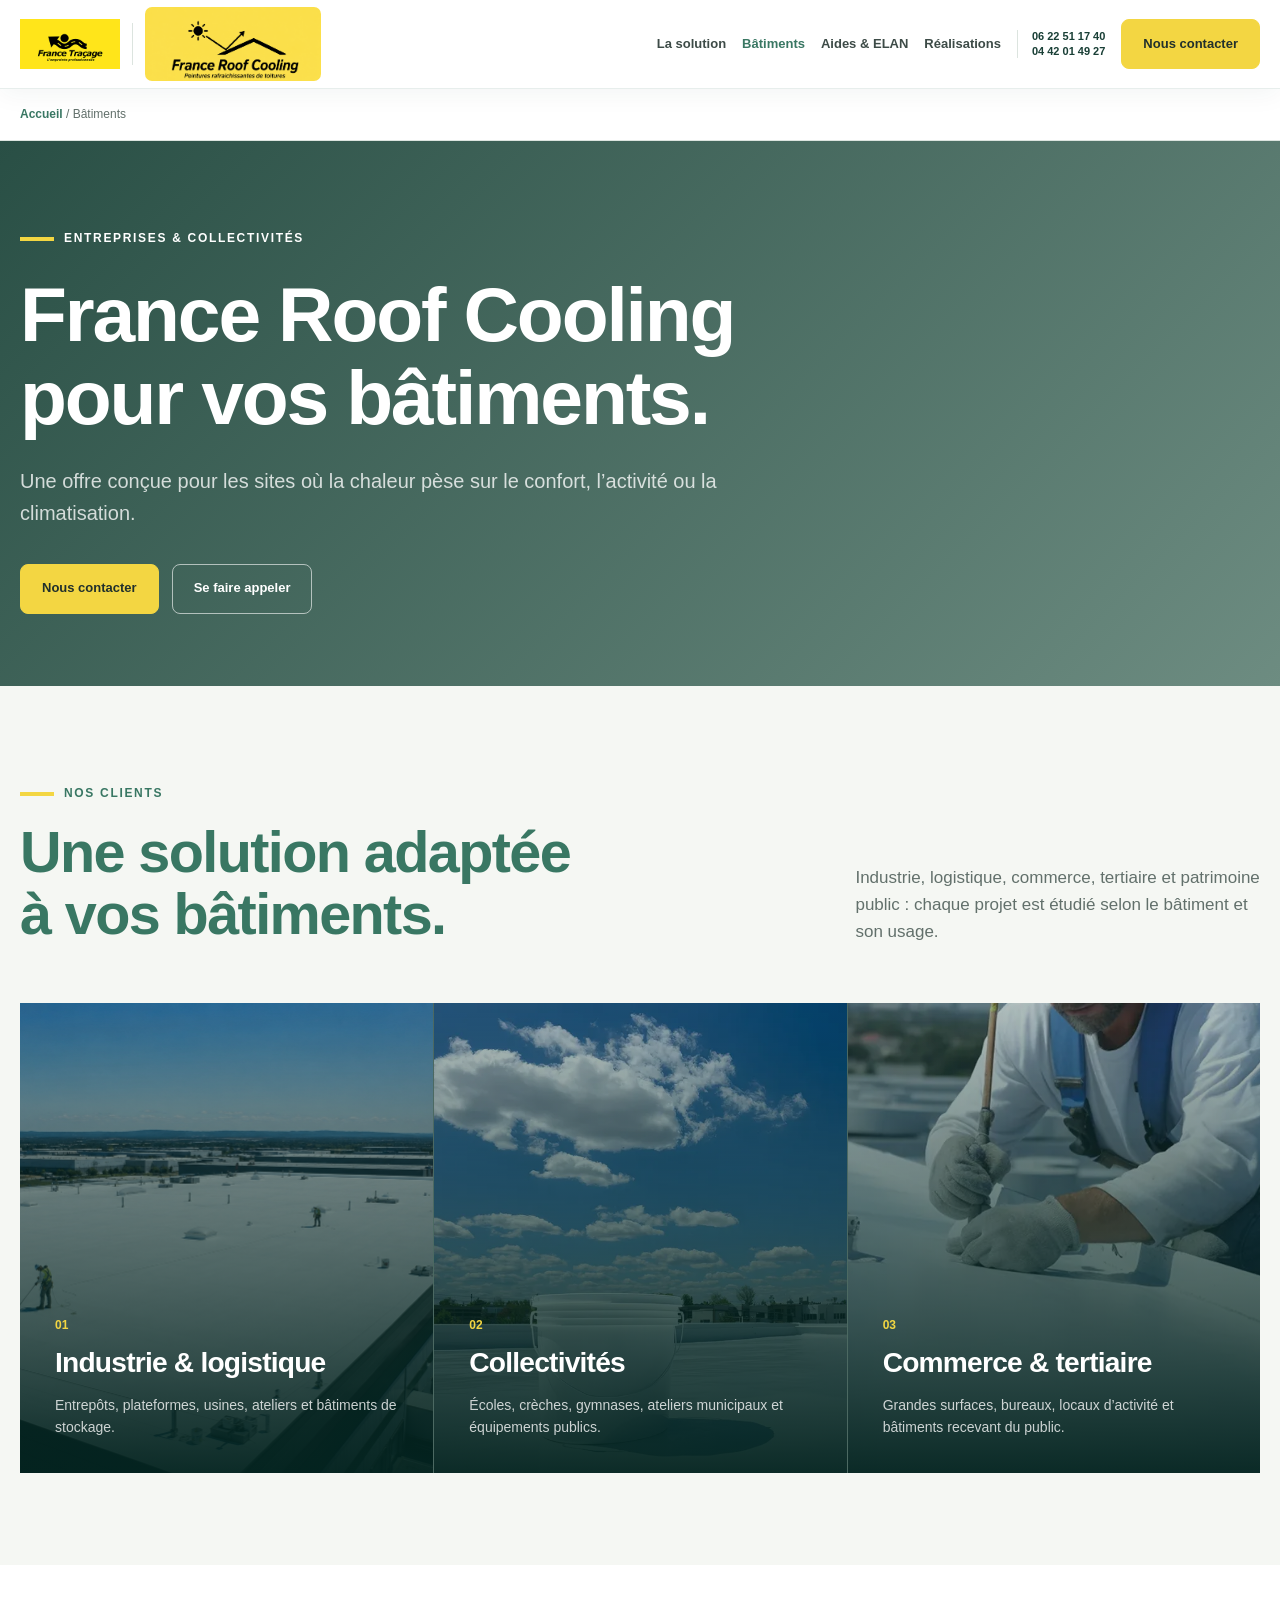
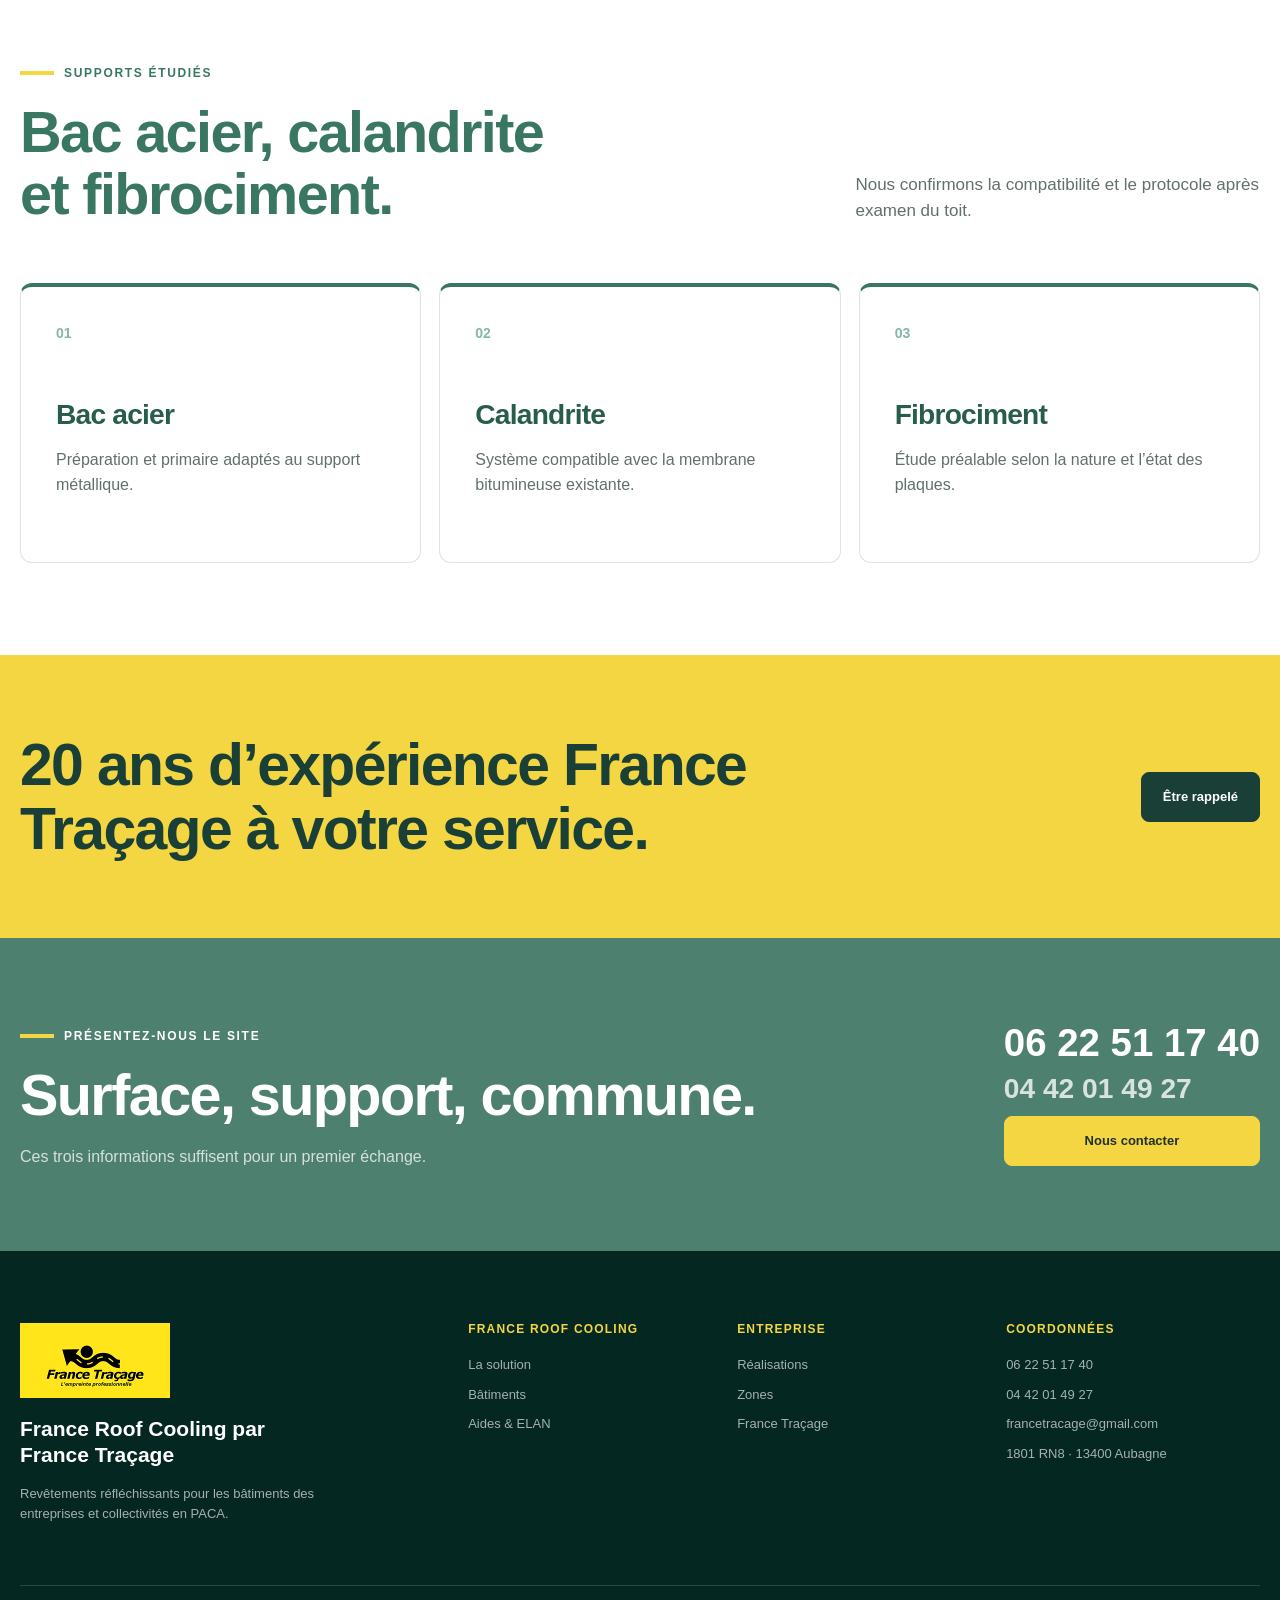
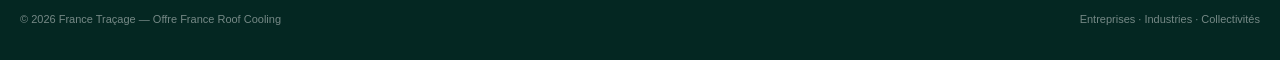
==== commit 155859b1: "Uniformise le fond jaune du logo" ====
--- a/applications-supports/index.html
+++ b/applications-supports/index.html
@@ -1,6 +1,6 @@
 <!doctype html>
 <html lang="fr">
-<head><meta charset="utf-8"><meta name="viewport" content="width=device-width, initial-scale=1"><title>France Roof Cooling pour entreprises et collectivités | PACA</title><meta name="description" content="France Traçage applique le France Roof Cooling sur les entrepôts, sites industriels, commerces, écoles, gymnases et bâtiments publics en PACA."><link rel="icon" href="/assets/france-roof-cooling-logo.png?v=1" type="image/png"><link rel="canonical" href="https://france-toiture-reflechissante.fr/applications-supports/"><link rel="stylesheet" href="/assets/styles.css?v=11"><script src="/assets/site.js" defer></script></head>
+<head><meta charset="utf-8"><meta name="viewport" content="width=device-width, initial-scale=1"><title>France Roof Cooling pour entreprises et collectivités | PACA</title><meta name="description" content="France Traçage applique le France Roof Cooling sur les entrepôts, sites industriels, commerces, écoles, gymnases et bâtiments publics en PACA."><link rel="icon" href="/assets/france-roof-cooling-logo.png?v=1" type="image/png"><link rel="canonical" href="https://france-toiture-reflechissante.fr/applications-supports/"><link rel="stylesheet" href="/assets/styles.css?v=12"><script src="/assets/site.js" defer></script></head>
 <body>
   <a class="skip-link" href="#contenu">Aller au contenu</a>
   <header class="site-header"><nav class="nav" aria-label="Navigation principale"><a class="brand roofcool-brand" href="/" aria-label="France Traçage et France Roof Cooling, accueil"><span class="parent-brand"><img src="/assets/france-tracage-logo.png" alt="France Traçage"></span><span class="brand-separator" aria-hidden="true"></span><span class="brand-mark" aria-hidden="true"></span></a><button class="menu-toggle" type="button" aria-controls="menu-principal" aria-expanded="false">Ouvrir le menu</button><div class="nav-links" id="menu-principal"><a href="/solution-roof-cool/">La solution</a><a href="/applications-supports/" aria-current="page">Bâtiments</a><a href="/#aides">Aides & ELAN</a><a href="/realisations/">Réalisations</a><span class="nav-phones"><a href="tel:+33622511740">06 22 51 17 40</a><a href="tel:+33442014927">04 42 01 49 27</a></span><a class="button nav-cta" href="/contact/">Nous contacter</a></div></nav></header>
--- a/assets/styles.css
+++ b/assets/styles.css
@@ -151,7 +151,7 @@
   margin-right: 0;
   flex: 0 0 auto;
   border-radius: 7px;
-  background: var(--signal) url("/assets/france-roof-cooling-logo-wide.png?v=1") center / contain no-repeat;
+  background: url("/assets/france-roof-cooling-logo-wide.png?v=1") center / cover no-repeat;
   overflow: hidden;
 }
 
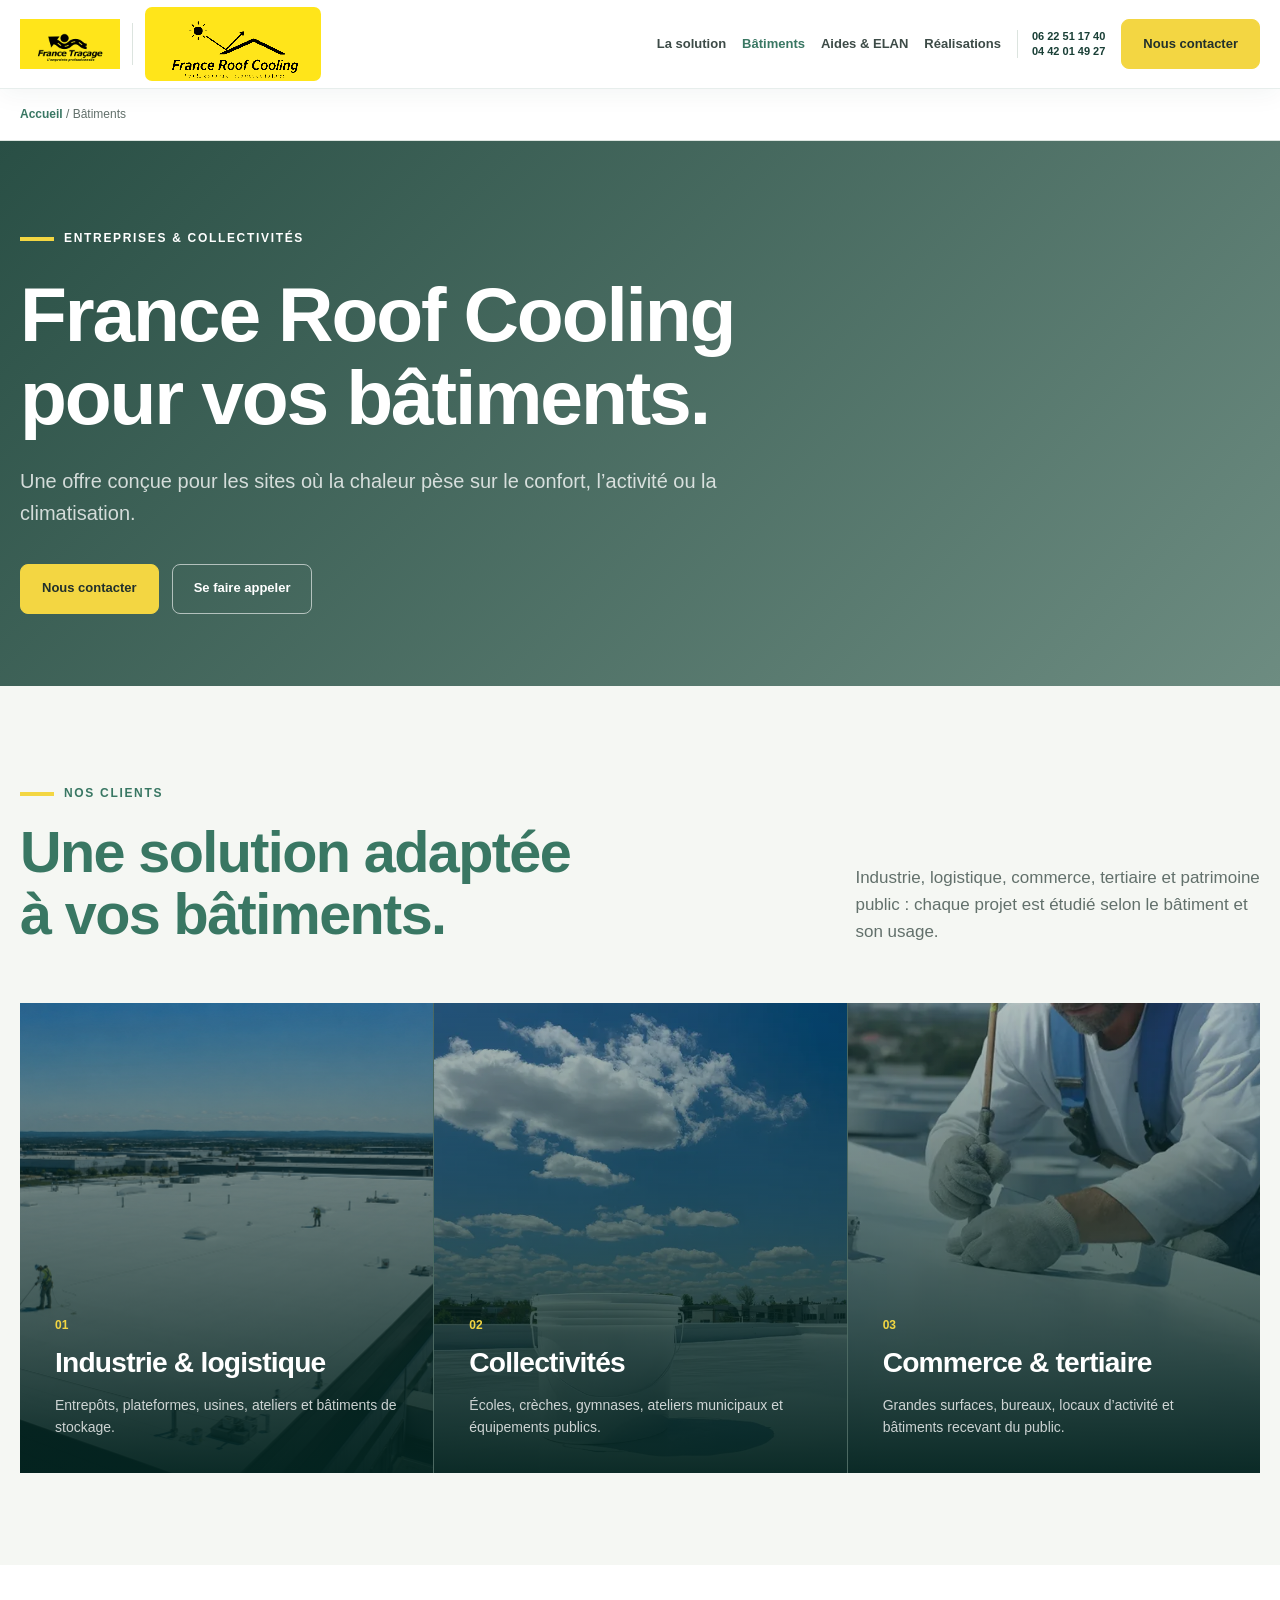
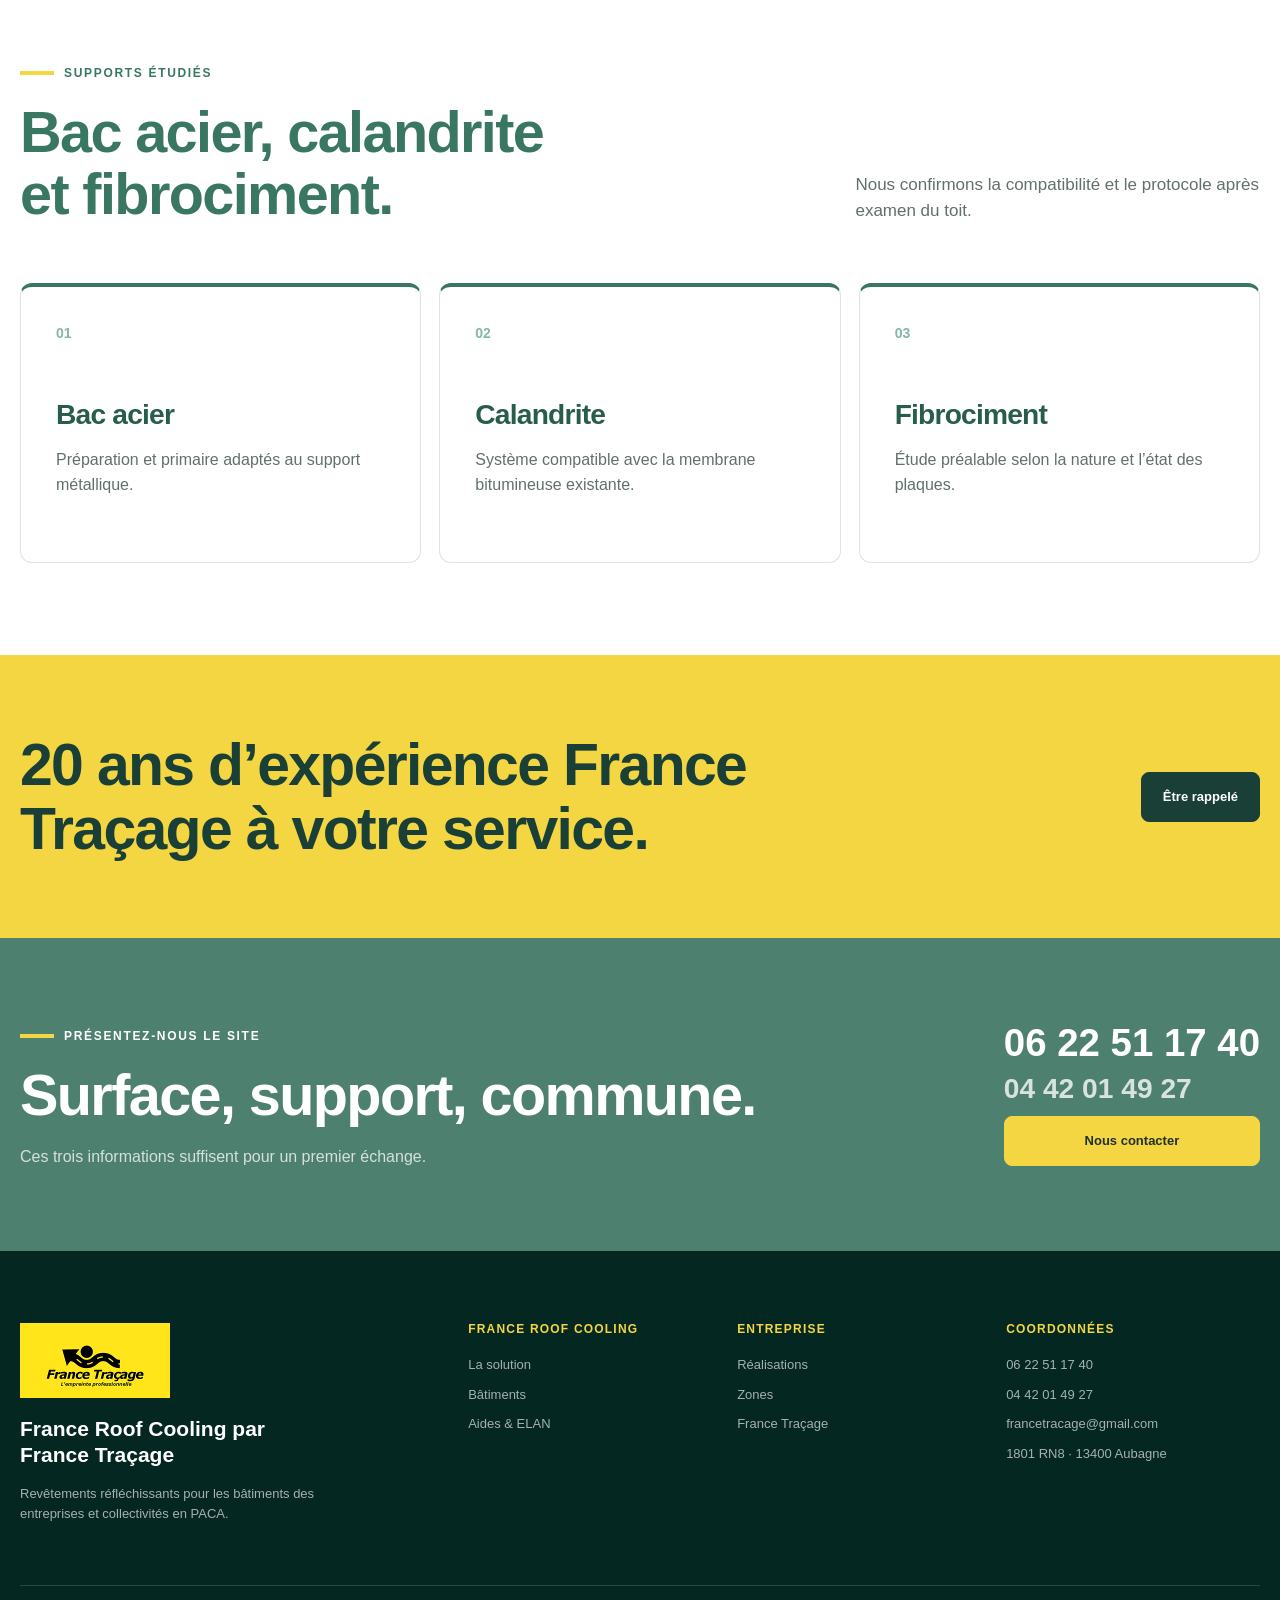
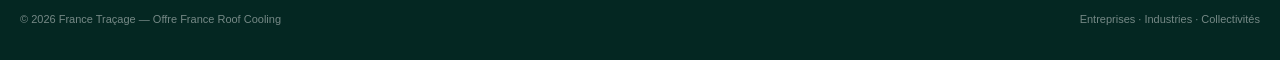
==== commit 0ae662f1: "Aligne le jaune du logo sur France Tracage" ====
--- a/applications-supports/index.html
+++ b/applications-supports/index.html
@@ -1,6 +1,6 @@
 <!doctype html>
 <html lang="fr">
-<head><meta charset="utf-8"><meta name="viewport" content="width=device-width, initial-scale=1"><title>France Roof Cooling pour entreprises et collectivités | PACA</title><meta name="description" content="France Traçage applique le France Roof Cooling sur les entrepôts, sites industriels, commerces, écoles, gymnases et bâtiments publics en PACA."><link rel="icon" href="/assets/france-roof-cooling-logo.png?v=1" type="image/png"><link rel="canonical" href="https://france-toiture-reflechissante.fr/applications-supports/"><link rel="stylesheet" href="/assets/styles.css?v=12"><script src="/assets/site.js" defer></script></head>
+<head><meta charset="utf-8"><meta name="viewport" content="width=device-width, initial-scale=1"><title>France Roof Cooling pour entreprises et collectivités | PACA</title><meta name="description" content="France Traçage applique le France Roof Cooling sur les entrepôts, sites industriels, commerces, écoles, gymnases et bâtiments publics en PACA."><link rel="icon" href="/assets/france-roof-cooling-logo.png?v=1" type="image/png"><link rel="canonical" href="https://france-toiture-reflechissante.fr/applications-supports/"><link rel="stylesheet" href="/assets/styles.css?v=13"><script src="/assets/site.js" defer></script></head>
 <body>
   <a class="skip-link" href="#contenu">Aller au contenu</a>
   <header class="site-header"><nav class="nav" aria-label="Navigation principale"><a class="brand roofcool-brand" href="/" aria-label="France Traçage et France Roof Cooling, accueil"><span class="parent-brand"><img src="/assets/france-tracage-logo.png" alt="France Traçage"></span><span class="brand-separator" aria-hidden="true"></span><span class="brand-mark" aria-hidden="true"></span></a><button class="menu-toggle" type="button" aria-controls="menu-principal" aria-expanded="false">Ouvrir le menu</button><div class="nav-links" id="menu-principal"><a href="/solution-roof-cool/">La solution</a><a href="/applications-supports/" aria-current="page">Bâtiments</a><a href="/#aides">Aides & ELAN</a><a href="/realisations/">Réalisations</a><span class="nav-phones"><a href="tel:+33622511740">06 22 51 17 40</a><a href="tel:+33442014927">04 42 01 49 27</a></span><a class="button nav-cta" href="/contact/">Nous contacter</a></div></nav></header>
--- a/assets/styles.css
+++ b/assets/styles.css
@@ -4,6 +4,7 @@
   --forest-deep: #193f36;
   --mint: #83b7a6;
   --signal: #f3d642;
+  --tracage-yellow: #ffe51a;
   --ink: #21302c;
   --muted: #62706b;
   --paper: #f5f7f3;
@@ -146,13 +147,24 @@
 }
 
 .brand-mark {
+  position: relative;
   width: 176px;
   height: 74px;
   margin-right: 0;
   flex: 0 0 auto;
   border-radius: 7px;
+  background: var(--tracage-yellow);
+  isolation: isolate;
+  overflow: hidden;
+}
+
+.brand-mark::before {
+  position: absolute;
+  inset: 0;
   background: url("/assets/france-roof-cooling-logo-wide.png?v=1") center / cover no-repeat;
-  overflow: hidden;
+  content: "";
+  filter: grayscale(1) brightness(1.75) contrast(3);
+  mix-blend-mode: multiply;
 }
 
 .brand-copy {
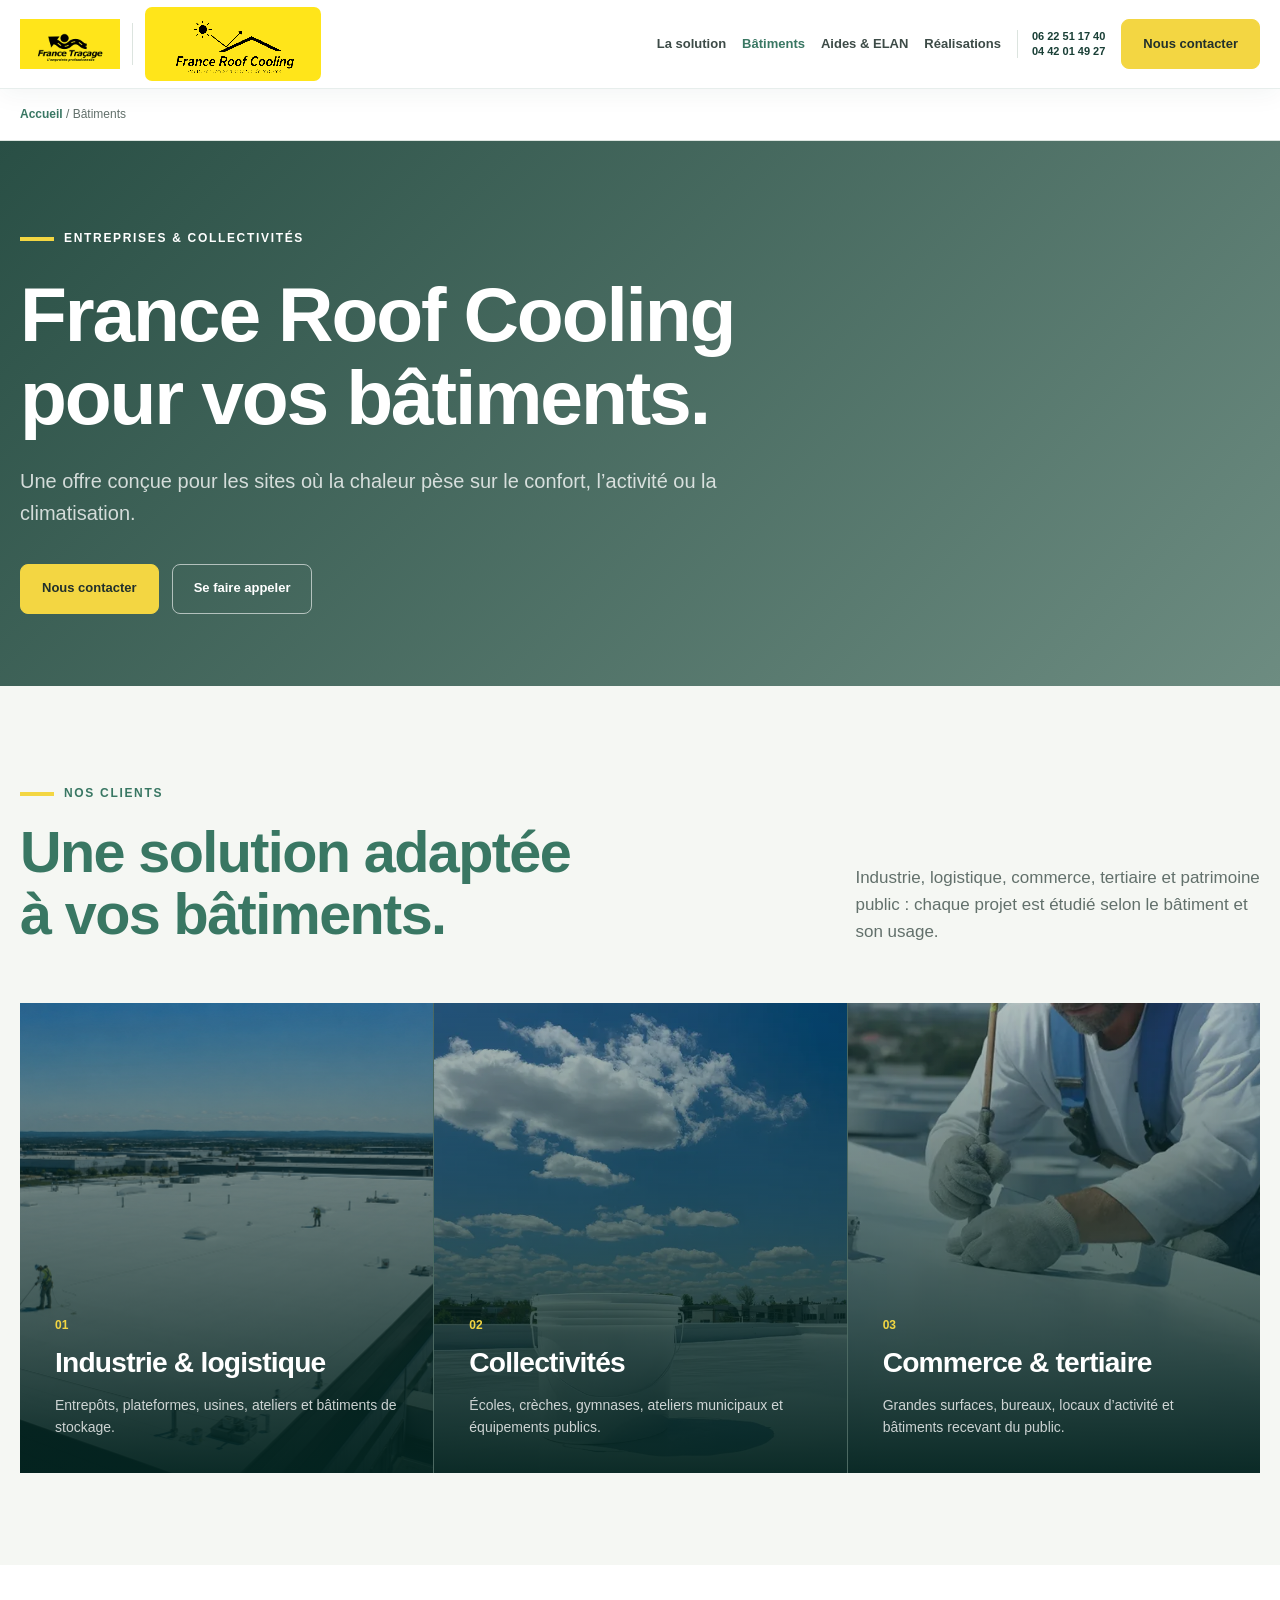
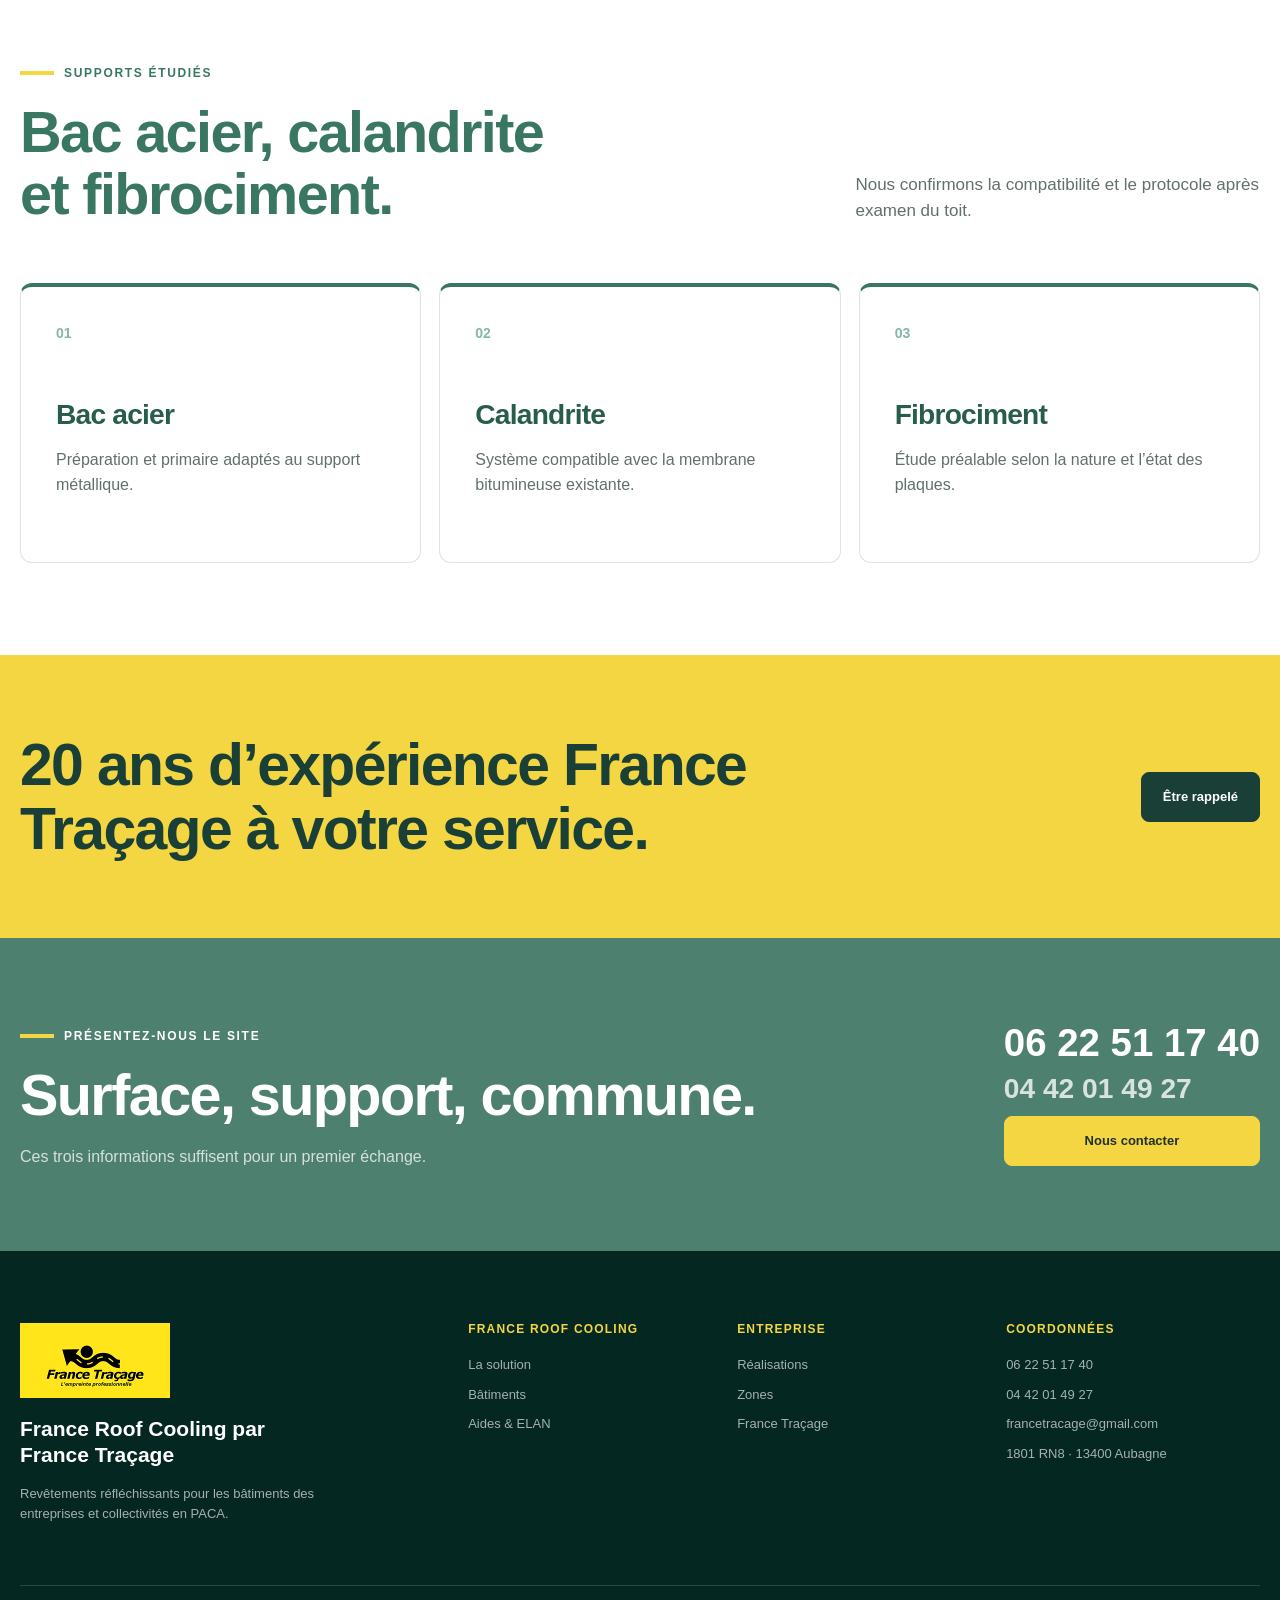
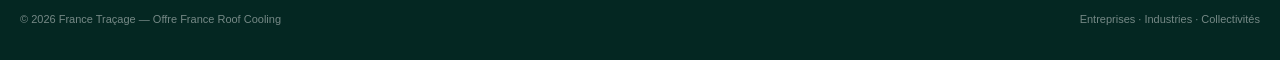
==== commit 3814d9df: "Utilise le nouveau logo France Roof Cooling" ====
--- a/applications-supports/index.html
+++ b/applications-supports/index.html
@@ -1,6 +1,6 @@
 <!doctype html>
 <html lang="fr">
-<head><meta charset="utf-8"><meta name="viewport" content="width=device-width, initial-scale=1"><title>France Roof Cooling pour entreprises et collectivités | PACA</title><meta name="description" content="France Traçage applique le France Roof Cooling sur les entrepôts, sites industriels, commerces, écoles, gymnases et bâtiments publics en PACA."><link rel="icon" href="/assets/france-roof-cooling-logo.png?v=1" type="image/png"><link rel="canonical" href="https://france-toiture-reflechissante.fr/applications-supports/"><link rel="stylesheet" href="/assets/styles.css?v=13"><script src="/assets/site.js" defer></script></head>
+<head><meta charset="utf-8"><meta name="viewport" content="width=device-width, initial-scale=1"><title>France Roof Cooling pour entreprises et collectivités | PACA</title><meta name="description" content="France Traçage applique le France Roof Cooling sur les entrepôts, sites industriels, commerces, écoles, gymnases et bâtiments publics en PACA."><link rel="icon" href="/assets/france-roof-cooling-logo.png?v=1" type="image/png"><link rel="canonical" href="https://france-toiture-reflechissante.fr/applications-supports/"><link rel="stylesheet" href="/assets/styles.css?v=14"><script src="/assets/site.js" defer></script></head>
 <body>
   <a class="skip-link" href="#contenu">Aller au contenu</a>
   <header class="site-header"><nav class="nav" aria-label="Navigation principale"><a class="brand roofcool-brand" href="/" aria-label="France Traçage et France Roof Cooling, accueil"><span class="parent-brand"><img src="/assets/france-tracage-logo.png" alt="France Traçage"></span><span class="brand-separator" aria-hidden="true"></span><span class="brand-mark" aria-hidden="true"></span></a><button class="menu-toggle" type="button" aria-controls="menu-principal" aria-expanded="false">Ouvrir le menu</button><div class="nav-links" id="menu-principal"><a href="/solution-roof-cool/">La solution</a><a href="/applications-supports/" aria-current="page">Bâtiments</a><a href="/#aides">Aides & ELAN</a><a href="/realisations/">Réalisations</a><span class="nav-phones"><a href="tel:+33622511740">06 22 51 17 40</a><a href="tel:+33442014927">04 42 01 49 27</a></span><a class="button nav-cta" href="/contact/">Nous contacter</a></div></nav></header>
--- a/assets/styles.css
+++ b/assets/styles.css
@@ -161,7 +161,7 @@
 .brand-mark::before {
   position: absolute;
   inset: 0;
-  background: url("/assets/france-roof-cooling-logo-wide.png?v=1") center / cover no-repeat;
+  background: url("/assets/france-roof-cooling-logo-v2.png") center / cover no-repeat;
   content: "";
   filter: grayscale(1) brightness(1.75) contrast(3);
   mix-blend-mode: multiply;
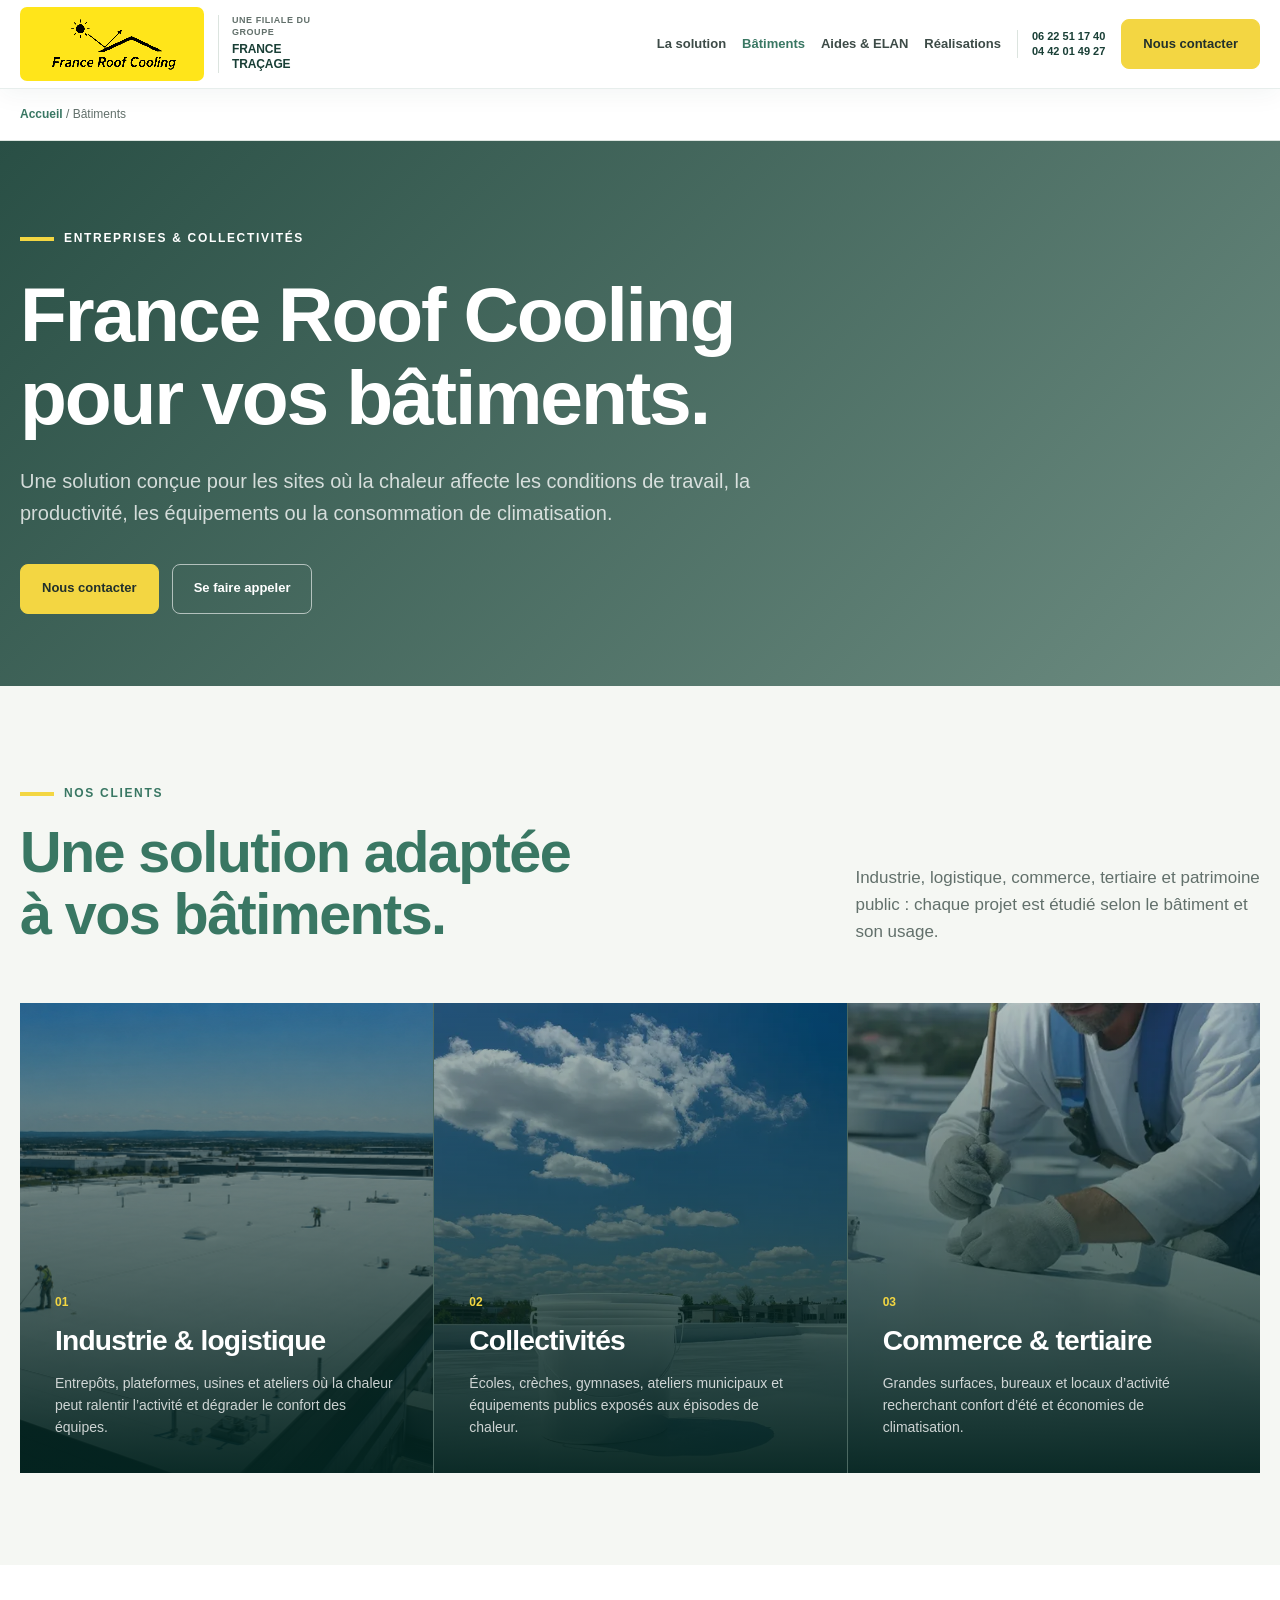
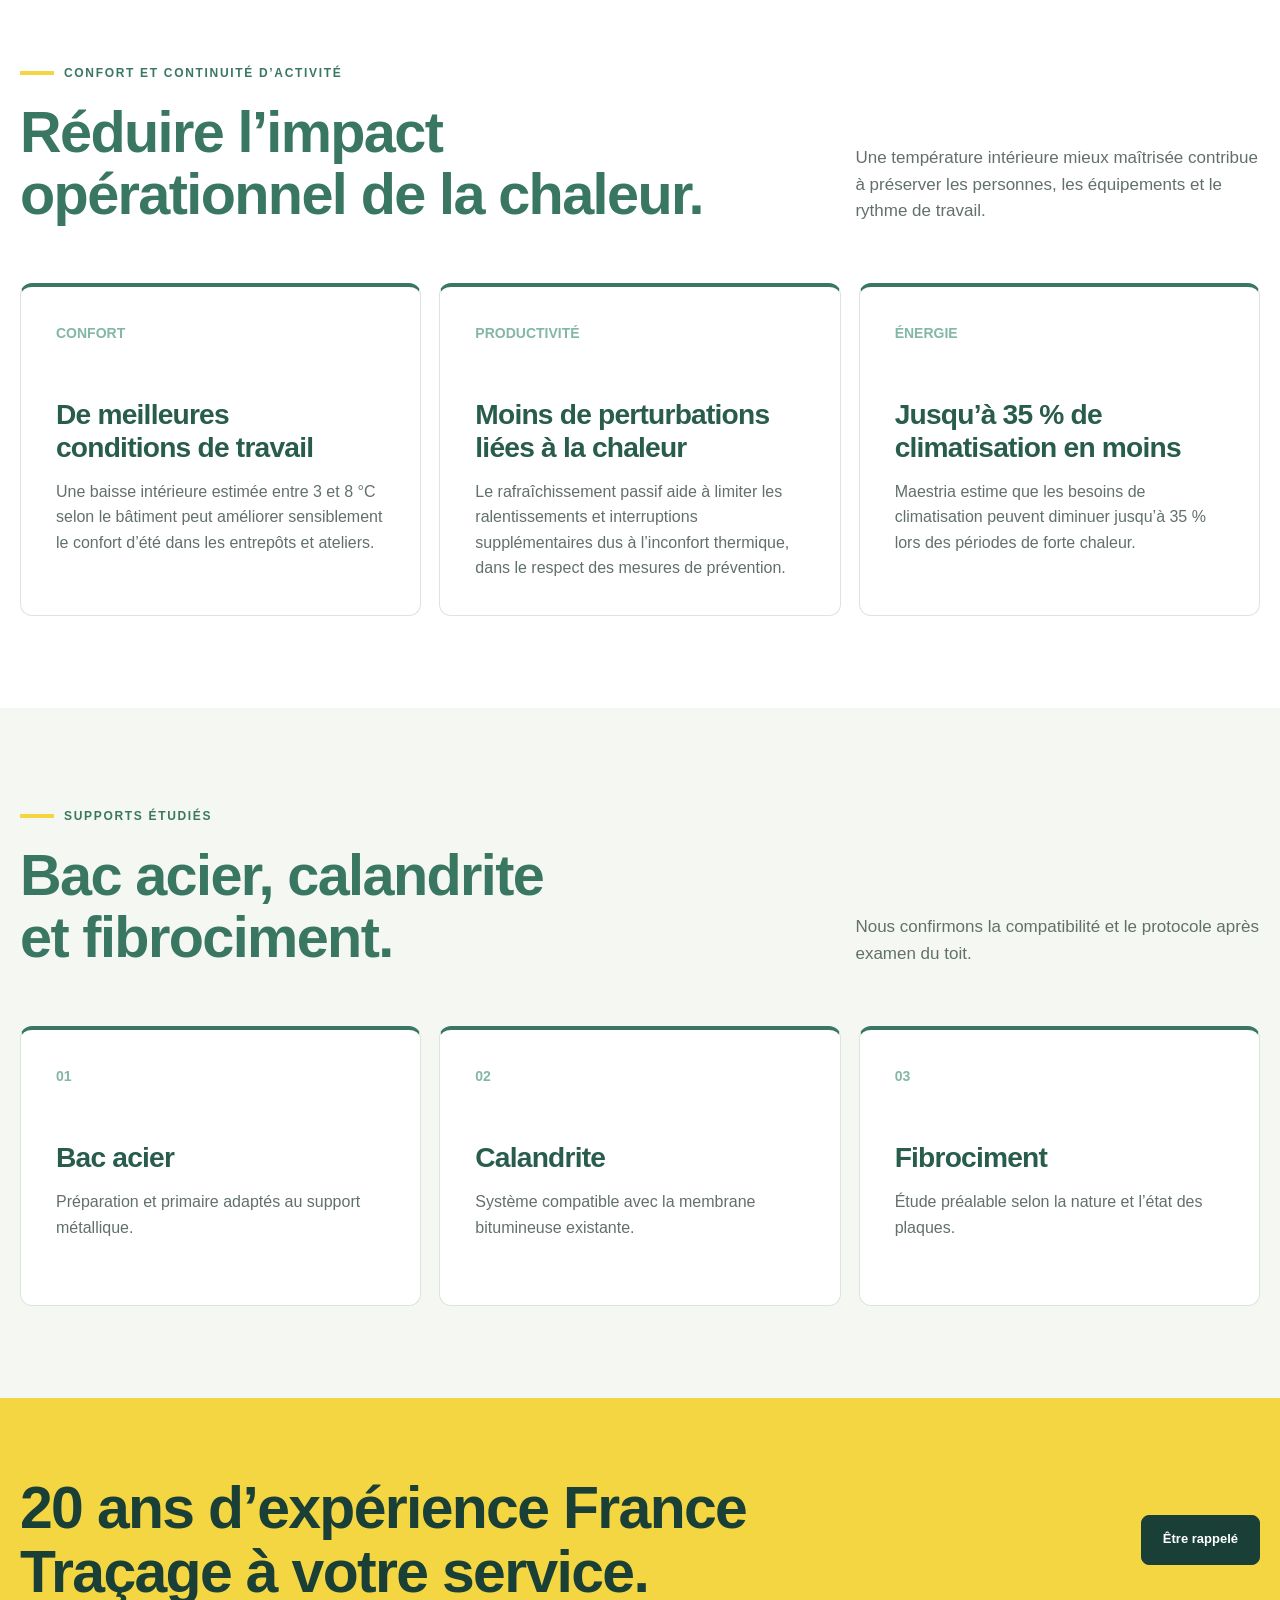
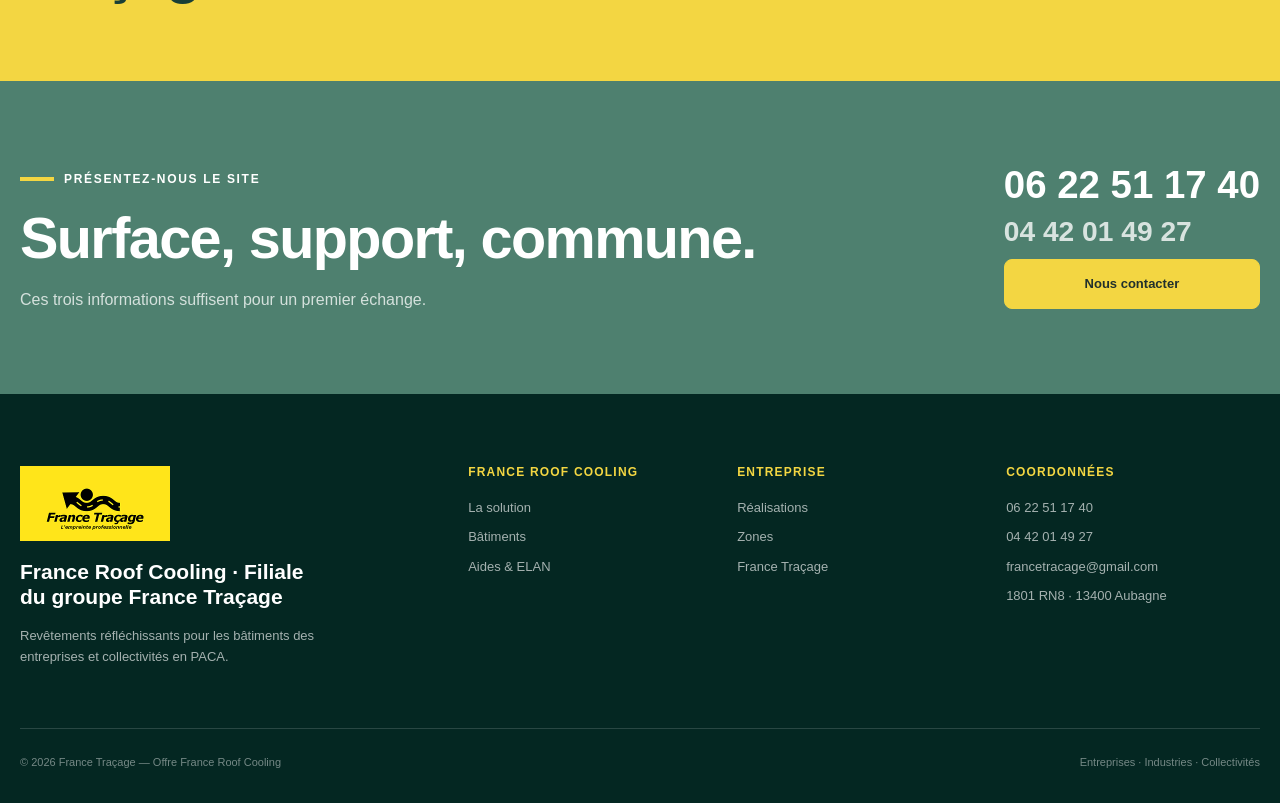
==== commit 6844b46d: "Renforce la marque et les performances Roof Cooling" ====
--- a/applications-supports/index.html
+++ b/applications-supports/index.html
@@ -1,16 +1,17 @@
 <!doctype html>
 <html lang="fr">
-<head><meta charset="utf-8"><meta name="viewport" content="width=device-width, initial-scale=1"><title>France Roof Cooling pour entreprises et collectivités | PACA</title><meta name="description" content="France Traçage applique le France Roof Cooling sur les entrepôts, sites industriels, commerces, écoles, gymnases et bâtiments publics en PACA."><link rel="icon" href="/assets/france-roof-cooling-logo.png?v=1" type="image/png"><link rel="canonical" href="https://france-toiture-reflechissante.fr/applications-supports/"><link rel="stylesheet" href="/assets/styles.css?v=14"><script src="/assets/site.js" defer></script></head>
+<head><meta charset="utf-8"><meta name="viewport" content="width=device-width, initial-scale=1"><title>France Roof Cooling pour entreprises et collectivités | PACA</title><meta name="description" content="France Roof Cooling améliore le confort d’été des entrepôts, ateliers, commerces et bâtiments publics : 3 à 8 °C de gain intérieur selon le bâtiment."><link rel="icon" href="/assets/france-roof-cooling-logo.png?v=1" type="image/png"><link rel="canonical" href="https://france-roof-cooling.vercel.app/applications-supports/"><link rel="stylesheet" href="/assets/styles.css?v=16"><script src="/assets/site.js" defer></script></head>
 <body>
   <a class="skip-link" href="#contenu">Aller au contenu</a>
-  <header class="site-header"><nav class="nav" aria-label="Navigation principale"><a class="brand roofcool-brand" href="/" aria-label="France Traçage et France Roof Cooling, accueil"><span class="parent-brand"><img src="/assets/france-tracage-logo.png" alt="France Traçage"></span><span class="brand-separator" aria-hidden="true"></span><span class="brand-mark" aria-hidden="true"></span></a><button class="menu-toggle" type="button" aria-controls="menu-principal" aria-expanded="false">Ouvrir le menu</button><div class="nav-links" id="menu-principal"><a href="/solution-roof-cool/">La solution</a><a href="/applications-supports/" aria-current="page">Bâtiments</a><a href="/#aides">Aides & ELAN</a><a href="/realisations/">Réalisations</a><span class="nav-phones"><a href="tel:+33622511740">06 22 51 17 40</a><a href="tel:+33442014927">04 42 01 49 27</a></span><a class="button nav-cta" href="/contact/">Nous contacter</a></div></nav></header>
+  <header class="site-header"><nav class="nav" aria-label="Navigation principale"><a class="brand roofcool-brand" href="/" aria-label="France Roof Cooling, filiale du groupe France Traçage, accueil"><span class="brand-mark" aria-hidden="true"></span><span class="brand-endorsement">Une filiale du groupe <strong>France Traçage</strong></span></a><button class="menu-toggle" type="button" aria-controls="menu-principal" aria-expanded="false">Ouvrir le menu</button><div class="nav-links" id="menu-principal"><a href="/solution-roof-cool/">La solution</a><a href="/applications-supports/" aria-current="page">Bâtiments</a><a href="/#aides">Aides & ELAN</a><a href="/realisations/">Réalisations</a><span class="nav-phones"><a href="tel:+33622511740">06 22 51 17 40</a><a href="tel:+33442014927">04 42 01 49 27</a></span><a class="button nav-cta" href="/contact/">Nous contacter</a></div></nav></header>
   <main id="contenu">
     <div class="breadcrumb"><div class="section-inner"><a href="/">Accueil</a> / Bâtiments</div></div>
-    <section class="page-hero"><div class="section-inner"><span class="eyebrow light">Entreprises & collectivités</span><h1>France Roof Cooling pour vos bâtiments.</h1><p class="lead">Une offre conçue pour les sites où la chaleur pèse sur le confort, l’activité ou la climatisation.</p><div class="cta-row"><a class="button" href="/contact/">Nous contacter</a><a class="button outline" href="/contact/#rappel">Se faire appeler</a></div></div></section>
-    <section class="band"><div class="section-inner"><div class="section-heading"><div><span class="kicker">Nos clients</span><h2>Une solution adaptée à vos bâtiments.</h2></div><p>Industrie, logistique, commerce, tertiaire et patrimoine public : chaque projet est étudié selon le bâtiment et son usage.</p></div><div class="sector-grid"><article class="sector-card"><img src="/assets/hero-industrial-roofcool.jpg" alt="Grande toiture blanche d’un entrepôt logistique"><div class="sector-card-copy"><span>01</span><h3>Industrie & logistique</h3><p>Entrepôts, plateformes, usines, ateliers et bâtiments de stockage.</p></div></article><article class="sector-card"><img src="/assets/roof-performance.webp" alt="Toiture blanche d’un bâtiment public"><div class="sector-card-copy"><span>02</span><h3>Collectivités</h3><p>Écoles, crèches, gymnases, ateliers municipaux et équipements publics.</p></div></article><article class="sector-card"><img src="/assets/application-cool-roof.webp" alt="Application sur une toiture professionnelle"><div class="sector-card-copy"><span>03</span><h3>Commerce & tertiaire</h3><p>Grandes surfaces, bureaux, locaux d’activité et bâtiments recevant du public.</p></div></article></div></div></section>
-    <section class="band white"><div class="section-inner"><div class="section-heading"><div><span class="kicker">Supports étudiés</span><h2>Bac acier, calandrite et fibrociment.</h2></div><p>Nous confirmons la compatibilité et le protocole après examen du toit.</p></div><div class="support-grid"><article class="support-card"><span class="index">01</span><h3>Bac acier</h3><p>Préparation et primaire adaptés au support métallique.</p></article><article class="support-card"><span class="index">02</span><h3>Calandrite</h3><p>Système compatible avec la membrane bitumineuse existante.</p></article><article class="support-card"><span class="index">03</span><h3>Fibrociment</h3><p>Étude préalable selon la nature et l’état des plaques.</p></article></div></div></section>
+    <section class="page-hero"><div class="section-inner"><span class="eyebrow light">Entreprises & collectivités</span><h1>France Roof Cooling pour vos bâtiments.</h1><p class="lead">Une solution conçue pour les sites où la chaleur affecte les conditions de travail, la productivité, les équipements ou la consommation de climatisation.</p><div class="cta-row"><a class="button" href="/contact/">Nous contacter</a><a class="button outline" href="/contact/#rappel">Se faire appeler</a></div></div></section>
+    <section class="band"><div class="section-inner"><div class="section-heading"><div><span class="kicker">Nos clients</span><h2>Une solution adaptée à vos bâtiments.</h2></div><p>Industrie, logistique, commerce, tertiaire et patrimoine public : chaque projet est étudié selon le bâtiment et son usage.</p></div><div class="sector-grid"><article class="sector-card"><img src="/assets/hero-industrial-roofcool.jpg" alt="Grande toiture blanche d’un entrepôt logistique"><div class="sector-card-copy"><span>01</span><h3>Industrie & logistique</h3><p>Entrepôts, plateformes, usines et ateliers où la chaleur peut ralentir l’activité et dégrader le confort des équipes.</p></div></article><article class="sector-card"><img src="/assets/roof-performance.webp" alt="Toiture blanche d’un bâtiment public"><div class="sector-card-copy"><span>02</span><h3>Collectivités</h3><p>Écoles, crèches, gymnases, ateliers municipaux et équipements publics exposés aux épisodes de chaleur.</p></div></article><article class="sector-card"><img src="/assets/application-cool-roof.webp" alt="Application sur une toiture professionnelle"><div class="sector-card-copy"><span>03</span><h3>Commerce & tertiaire</h3><p>Grandes surfaces, bureaux et locaux d’activité recherchant confort d’été et économies de climatisation.</p></div></article></div></div></section>
+    <section class="band white"><div class="section-inner"><div class="section-heading"><div><span class="kicker">Confort et continuité d’activité</span><h2>Réduire l’impact opérationnel de la chaleur.</h2></div><p>Une température intérieure mieux maîtrisée contribue à préserver les personnes, les équipements et le rythme de travail.</p></div><div class="support-grid"><article class="support-card"><span class="index">CONFORT</span><h3>De meilleures conditions de travail</h3><p>Une baisse intérieure estimée entre 3 et 8 °C selon le bâtiment peut améliorer sensiblement le confort d’été dans les entrepôts et ateliers.</p></article><article class="support-card"><span class="index">PRODUCTIVITÉ</span><h3>Moins de perturbations liées à la chaleur</h3><p>Le rafraîchissement passif aide à limiter les ralentissements et interruptions supplémentaires dus à l’inconfort thermique, dans le respect des mesures de prévention.</p></article><article class="support-card"><span class="index">ÉNERGIE</span><h3>Jusqu’à 35&nbsp;% de climatisation en moins</h3><p>Maestria estime que les besoins de climatisation peuvent diminuer jusqu’à 35&nbsp;% lors des périodes de forte chaleur.</p></article></div></div></section>
+    <section class="band"><div class="section-inner"><div class="section-heading"><div><span class="kicker">Supports étudiés</span><h2>Bac acier, calandrite et fibrociment.</h2></div><p>Nous confirmons la compatibilité et le protocole après examen du toit.</p></div><div class="support-grid"><article class="support-card"><span class="index">01</span><h3>Bac acier</h3><p>Préparation et primaire adaptés au support métallique.</p></article><article class="support-card"><span class="index">02</span><h3>Calandrite</h3><p>Système compatible avec la membrane bitumineuse existante.</p></article><article class="support-card"><span class="index">03</span><h3>Fibrociment</h3><p>Étude préalable selon la nature et l’état des plaques.</p></article></div></div></section>
     <section class="trust-band"><div class="section-inner trust-band-inner"><h2>20 ans d’expérience France Traçage à votre service.</h2><a class="button dark" href="/contact/#rappel">Être rappelé</a></div></section>
     <section class="contact-banner"><div class="section-inner contact-banner-inner"><div><span class="kicker light">Présentez-nous le site</span><h2>Surface, support, commune.</h2><p>Ces trois informations suffisent pour un premier échange.</p></div><div class="contact-actions"><a class="contact-phone" href="tel:+33622511740">06 22 51 17 40</a><a class="contact-phone secondary-phone" href="tel:+33442014927">04 42 01 49 27</a><a class="button" href="/contact/">Nous contacter</a></div></div></section>
   </main>
-  <footer class="site-footer"><div class="section-inner footer-grid"><div><img class="footer-parent-logo" src="/assets/france-tracage-logo.png" alt="France Traçage"><strong class="footer-brand">France Roof Cooling par France Traçage</strong><p>Revêtements réfléchissants pour les bâtiments des entreprises et collectivités en PACA.</p></div><div><h3>France Roof Cooling</h3><ul class="footer-list"><li><a href="/solution-roof-cool/">La solution</a></li><li><a href="/applications-supports/">Bâtiments</a></li><li><a href="/#aides">Aides & ELAN</a></li></ul></div><div><h3>Entreprise</h3><ul class="footer-list"><li><a href="/realisations/">Réalisations</a></li><li><a href="/zones-intervention/">Zones</a></li><li><a href="https://francetracage-paca.fr/" target="_blank" rel="noopener">France Traçage</a></li></ul></div><div><h3>Coordonnées</h3><ul class="footer-list"><li><a href="tel:+33622511740">06 22 51 17 40</a></li><li><a href="tel:+33442014927">04 42 01 49 27</a></li><li><a href="mailto:francetracage@gmail.com">francetracage@gmail.com</a></li><li>1801 RN8 · 13400 Aubagne</li></ul></div></div><div class="section-inner footer-bottom"><span>© 2026 France Traçage — Offre France Roof Cooling</span><span>Entreprises · Industries · Collectivités</span></div></footer>
+  <footer class="site-footer"><div class="section-inner footer-grid"><div><img class="footer-parent-logo" src="/assets/france-tracage-logo.png" alt="France Traçage"><strong class="footer-brand">France Roof Cooling · Filiale du groupe France Traçage</strong><p>Revêtements réfléchissants pour les bâtiments des entreprises et collectivités en PACA.</p></div><div><h3>France Roof Cooling</h3><ul class="footer-list"><li><a href="/solution-roof-cool/">La solution</a></li><li><a href="/applications-supports/">Bâtiments</a></li><li><a href="/#aides">Aides & ELAN</a></li></ul></div><div><h3>Entreprise</h3><ul class="footer-list"><li><a href="/realisations/">Réalisations</a></li><li><a href="/zones-intervention/">Zones</a></li><li><a href="https://francetracage-paca.fr/" target="_blank" rel="noopener">France Traçage</a></li></ul></div><div><h3>Coordonnées</h3><ul class="footer-list"><li><a href="tel:+33622511740">06 22 51 17 40</a></li><li><a href="tel:+33442014927">04 42 01 49 27</a></li><li><a href="mailto:francetracage@gmail.com">francetracage@gmail.com</a></li><li>1801 RN8 · 13400 Aubagne</li></ul></div></div><div class="section-inner footer-bottom"><span>© 2026 France Traçage — Offre France Roof Cooling</span><span>Entreprises · Industries · Collectivités</span></div></footer>
 </body></html>
--- a/assets/styles.css
+++ b/assets/styles.css
@@ -122,35 +122,15 @@
 .brand {
   display: flex;
   align-items: center;
-  min-width: 326px;
+  min-width: 310px;
+  gap: 14px;
   color: var(--forest-deep);
   text-decoration: none;
 }
 
-.parent-brand {
-  display: block;
-  width: 100px;
-  flex: 0 0 auto;
-}
-
-.parent-brand img {
-  width: 100px;
-  height: 50px;
-  object-fit: contain;
-}
-
-.brand-separator {
-  width: 1px;
-  height: 42px;
-  margin: 0 12px;
-  background: var(--line);
-}
-
-.brand-mark {
+.brand-mark,
+.diagram-logo {
   position: relative;
-  width: 176px;
-  height: 74px;
-  margin-right: 0;
   flex: 0 0 auto;
   border-radius: 7px;
   background: var(--tracage-yellow);
@@ -158,36 +138,40 @@
   overflow: hidden;
 }
 
-.brand-mark::before {
+.brand-mark::before,
+.diagram-logo::before {
   position: absolute;
   inset: 0;
-  background: url("/assets/france-roof-cooling-logo-v2.png") center / cover no-repeat;
+  background: url("/assets/france-roof-cooling-logo-clean.png") center / cover no-repeat;
   content: "";
   filter: grayscale(1) brightness(1.75) contrast(3);
   mix-blend-mode: multiply;
 }
 
-.brand-copy {
-  display: grid;
-  line-height: 1;
-}
-
-.brand-copy strong {
-  max-width: 160px;
+.brand-mark {
+  width: 184px;
+  height: 74px;
+}
+
+.brand-endorsement {
+  display: grid;
+  max-width: 105px;
+  padding-left: 13px;
+  border-left: 1px solid var(--line);
+  color: var(--muted);
+  font-size: 9px;
+  font-weight: 750;
+  line-height: 1.3;
+  letter-spacing: .06em;
+  text-transform: uppercase;
+}
+
+.brand-endorsement strong {
+  margin-top: 3px;
   color: var(--forest-deep);
-  font-size: 19px;
+  font-size: 12px;
   font-weight: 900;
-  letter-spacing: -.04em;
-  text-transform: uppercase;
-}
-
-.brand-copy small {
-  margin-top: 7px;
-  color: var(--forest);
-  font-size: 8px;
-  font-weight: 850;
-  letter-spacing: .09em;
-  text-transform: uppercase;
+  letter-spacing: -.01em;
 }
 
 .nav-links {
@@ -421,12 +405,12 @@
   max-width: 880px;
   margin: 27px auto;
   color: var(--white);
-}
-
-.hero h1 em {
-  color: var(--white);
-  font-style: normal;
   font-weight: 400;
+}
+
+.hero h1 strong {
+  color: var(--white);
+  font-weight: 700;
 }
 
 .hero .lead {
@@ -734,17 +718,16 @@
 
 .diagram-brand span {
   color: var(--forest-dark);
-  font-size: 12px;
-  font-weight: 800;
-}
-
-.diagram-brand img {
-  width: 112px;
-  height: 43px;
-  border-radius: 5px;
-  background: var(--signal);
-  object-fit: contain;
-  object-position: center;
+  font-size: 11px;
+  font-weight: 900;
+  letter-spacing: .04em;
+  text-transform: uppercase;
+}
+
+.diagram-logo {
+  width: 150px;
+  height: 58px;
+  border-radius: 6px;
 }
 
 .diagram-scene {
@@ -780,19 +763,31 @@
 .solar-label {
   top: 8px;
   left: 11px;
+  max-width: 120px;
 }
 
 .reflection-label {
-  top: 38px;
-  right: 18px;
+  top: 26px;
+  right: 12px;
+  max-width: 100px;
   color: var(--forest);
+  text-align: right;
+}
+
+.emissivity-label {
+  top: 67px;
+  right: 12px;
+  max-width: 100px;
+  color: var(--forest-dark);
+  text-align: right;
 }
 
 .heat-label {
   right: 10px;
   bottom: 8px;
-  max-width: 92px;
+  max-width: 116px;
   color: var(--forest-dark);
+  text-align: right;
 }
 
 .solar-ray,
@@ -912,6 +907,10 @@
   line-height: 1.4;
 }
 
+.cooling-diagram > p strong {
+  color: var(--forest-dark);
+}
+
 .check-list,
 .plain-list,
 .footer-list {
@@ -1035,6 +1034,21 @@
   gap: 18px;
 }
 
+.impact-grid {
+  display: grid;
+  grid-template-columns: repeat(4, minmax(0, 1fr));
+  gap: 18px;
+}
+
+.support-card.impact-card {
+  min-height: 260px;
+  padding: 30px;
+}
+
+.support-card.impact-card .index {
+  margin-bottom: 32px;
+}
+
 .support-card {
   min-height: 280px;
   padding: 35px;
@@ -1878,6 +1892,10 @@
 
   .sector-grid {
     grid-template-columns: 1fr;
+  }
+
+  .impact-grid {
+    grid-template-columns: repeat(2, minmax(0, 1fr));
   }
 
   .sector-card {
@@ -1982,6 +2000,7 @@
   }
 
   .support-grid,
+  .impact-grid,
   .footer-grid {
     grid-template-columns: 1fr;
   }
@@ -2030,33 +2049,20 @@
     font-size: 8px;
   }
 
-  .brand-copy strong {
-    max-width: 105px;
-    font-size: 14px;
-  }
-
-  .brand-copy small {
-    font-size: 7.5px;
-  }
-
   .brand-mark {
     display: block;
-    width: 128px;
-    height: 62px;
-    margin-right: 0;
-  }
-
-  .brand-separator {
-    display: none;
-  }
-
-  .parent-brand,
-  .parent-brand img {
-    width: 78px;
-  }
-
-  .parent-brand img {
-    height: 47px;
+    width: 124px;
+    height: 58px;
+  }
+
+  .brand-endorsement {
+    max-width: 74px;
+    padding-left: 8px;
+    font-size: 6.5px;
+  }
+
+  .brand-endorsement strong {
+    font-size: 8.5px;
   }
 
   .roofcool-brand {
@@ -2143,9 +2149,17 @@
     border-radius: 14px;
   }
 
-  .diagram-brand img {
-    width: 96px;
-    height: 38px;
+  .diagram-logo {
+    width: 112px;
+    height: 44px;
+  }
+
+  .diagram-brand {
+    gap: 8px;
+  }
+
+  .diagram-brand > span:first-child {
+    font-size: 9px;
   }
 
   .diagram-scene {
